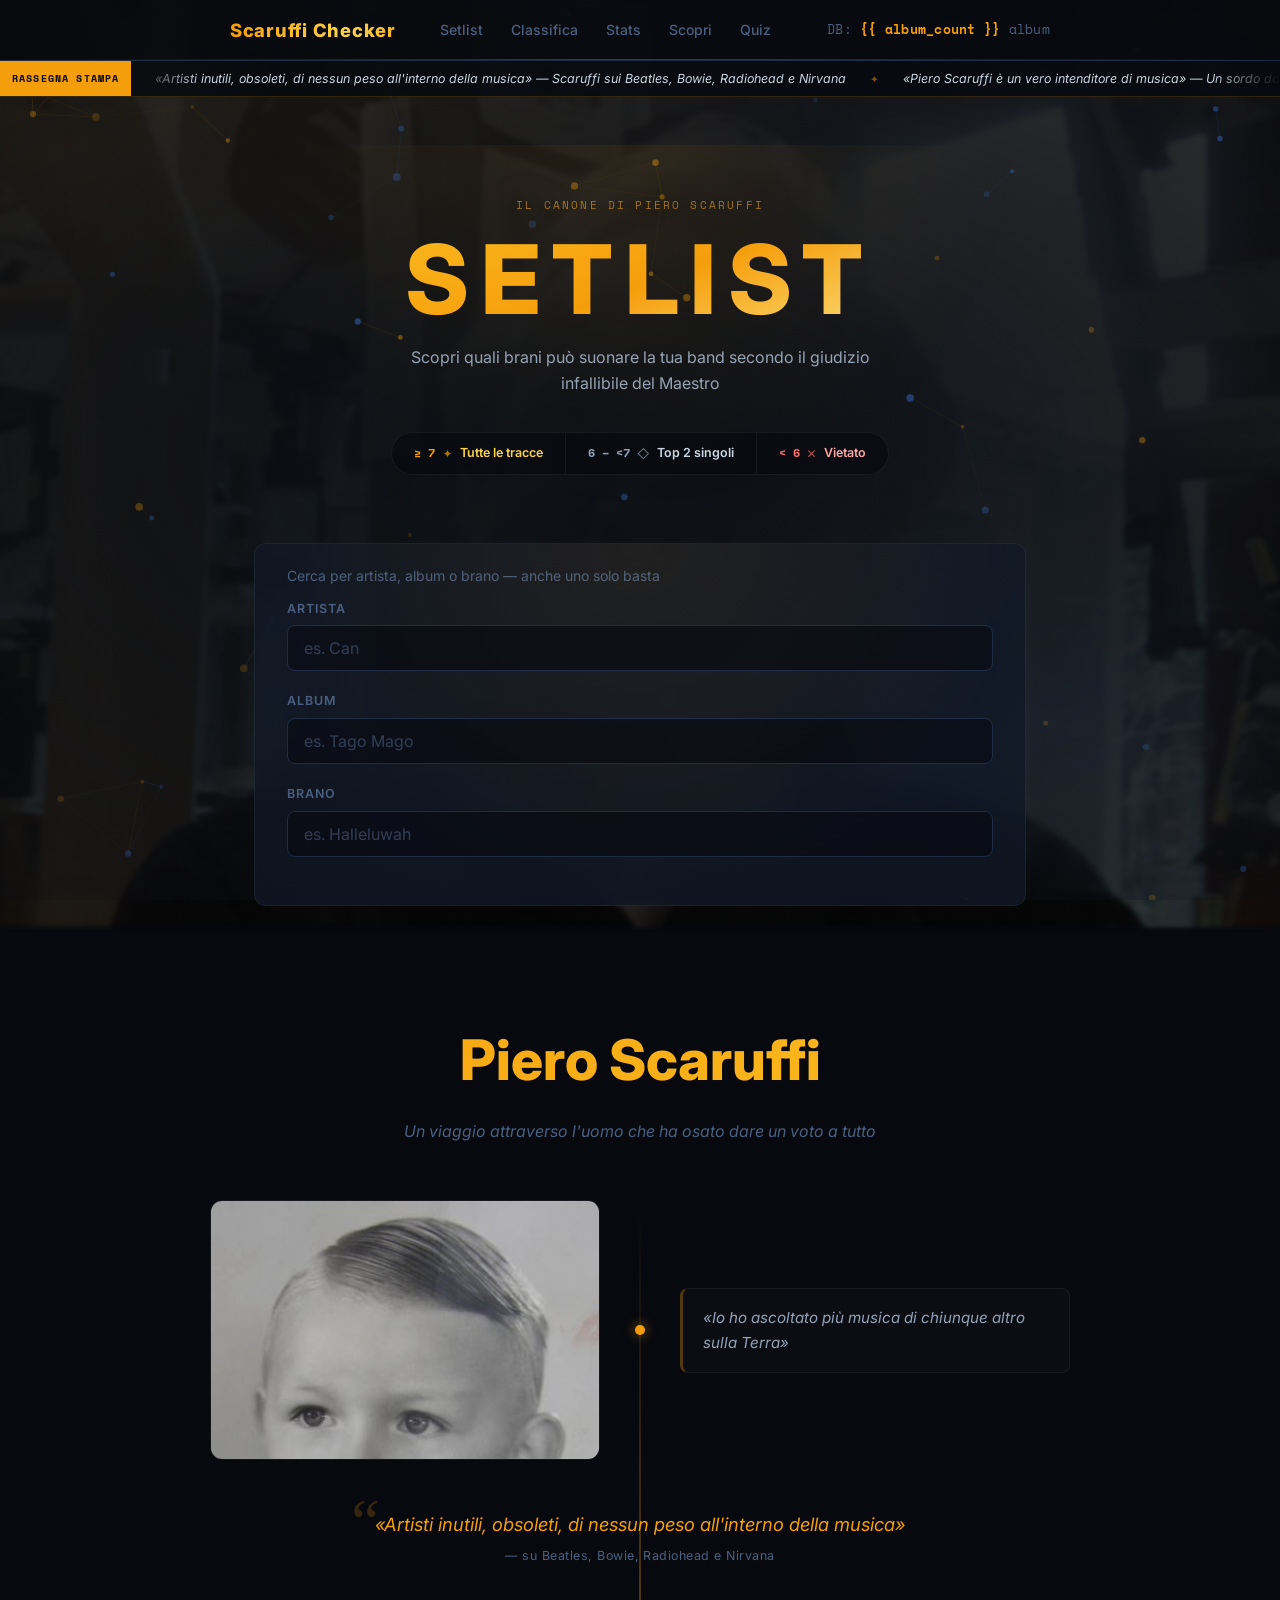
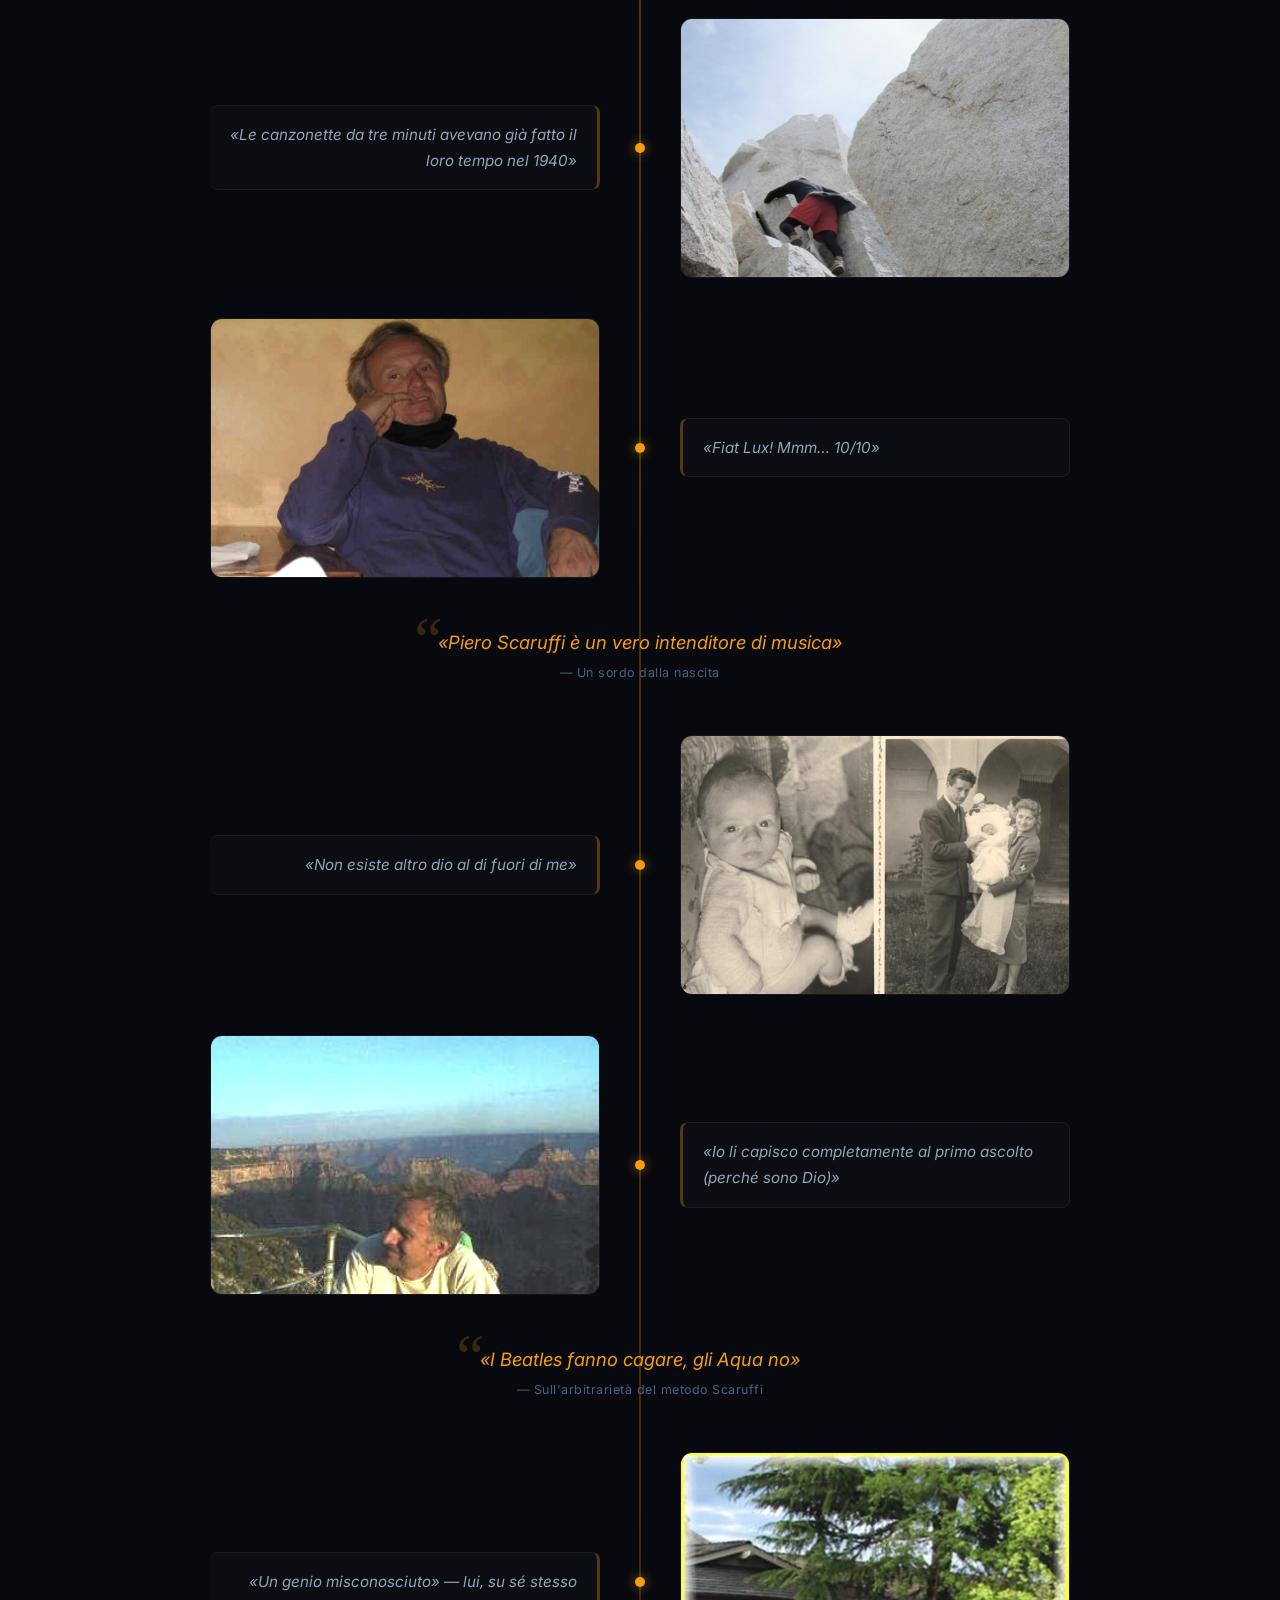
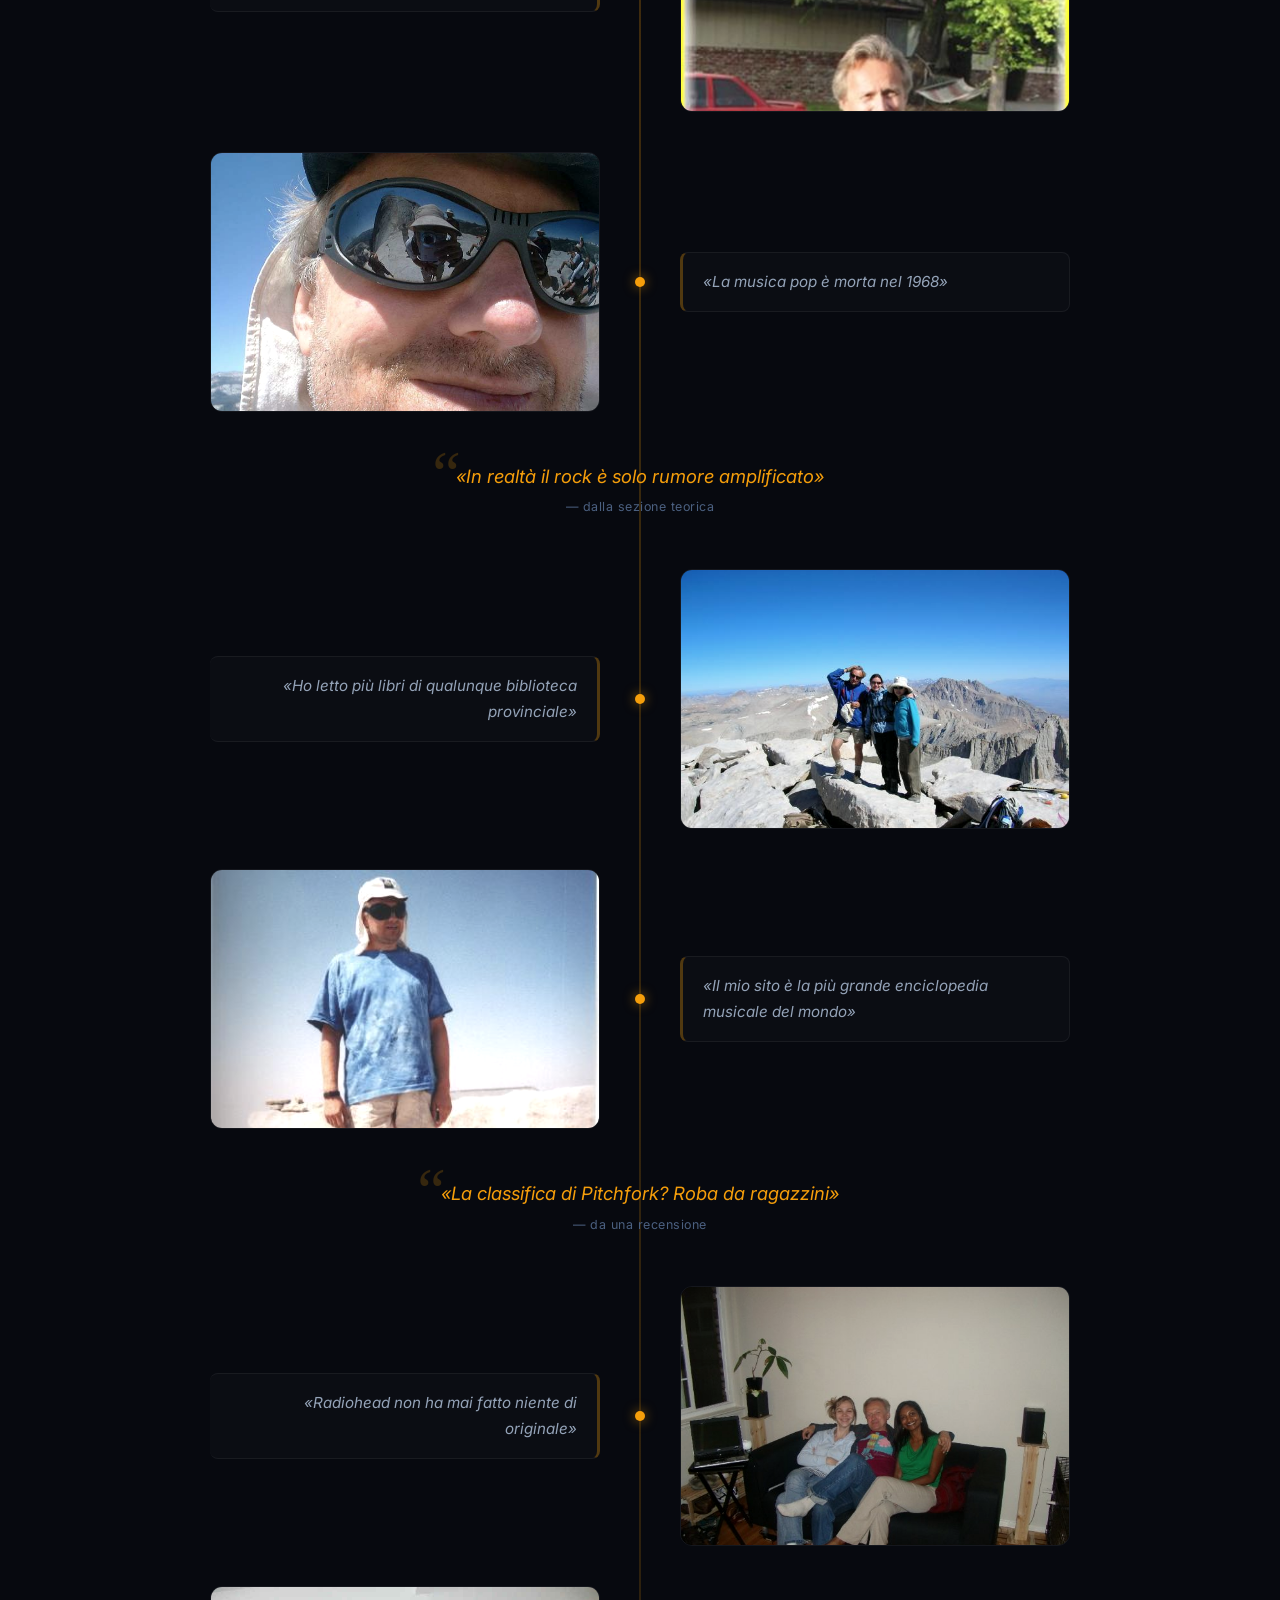
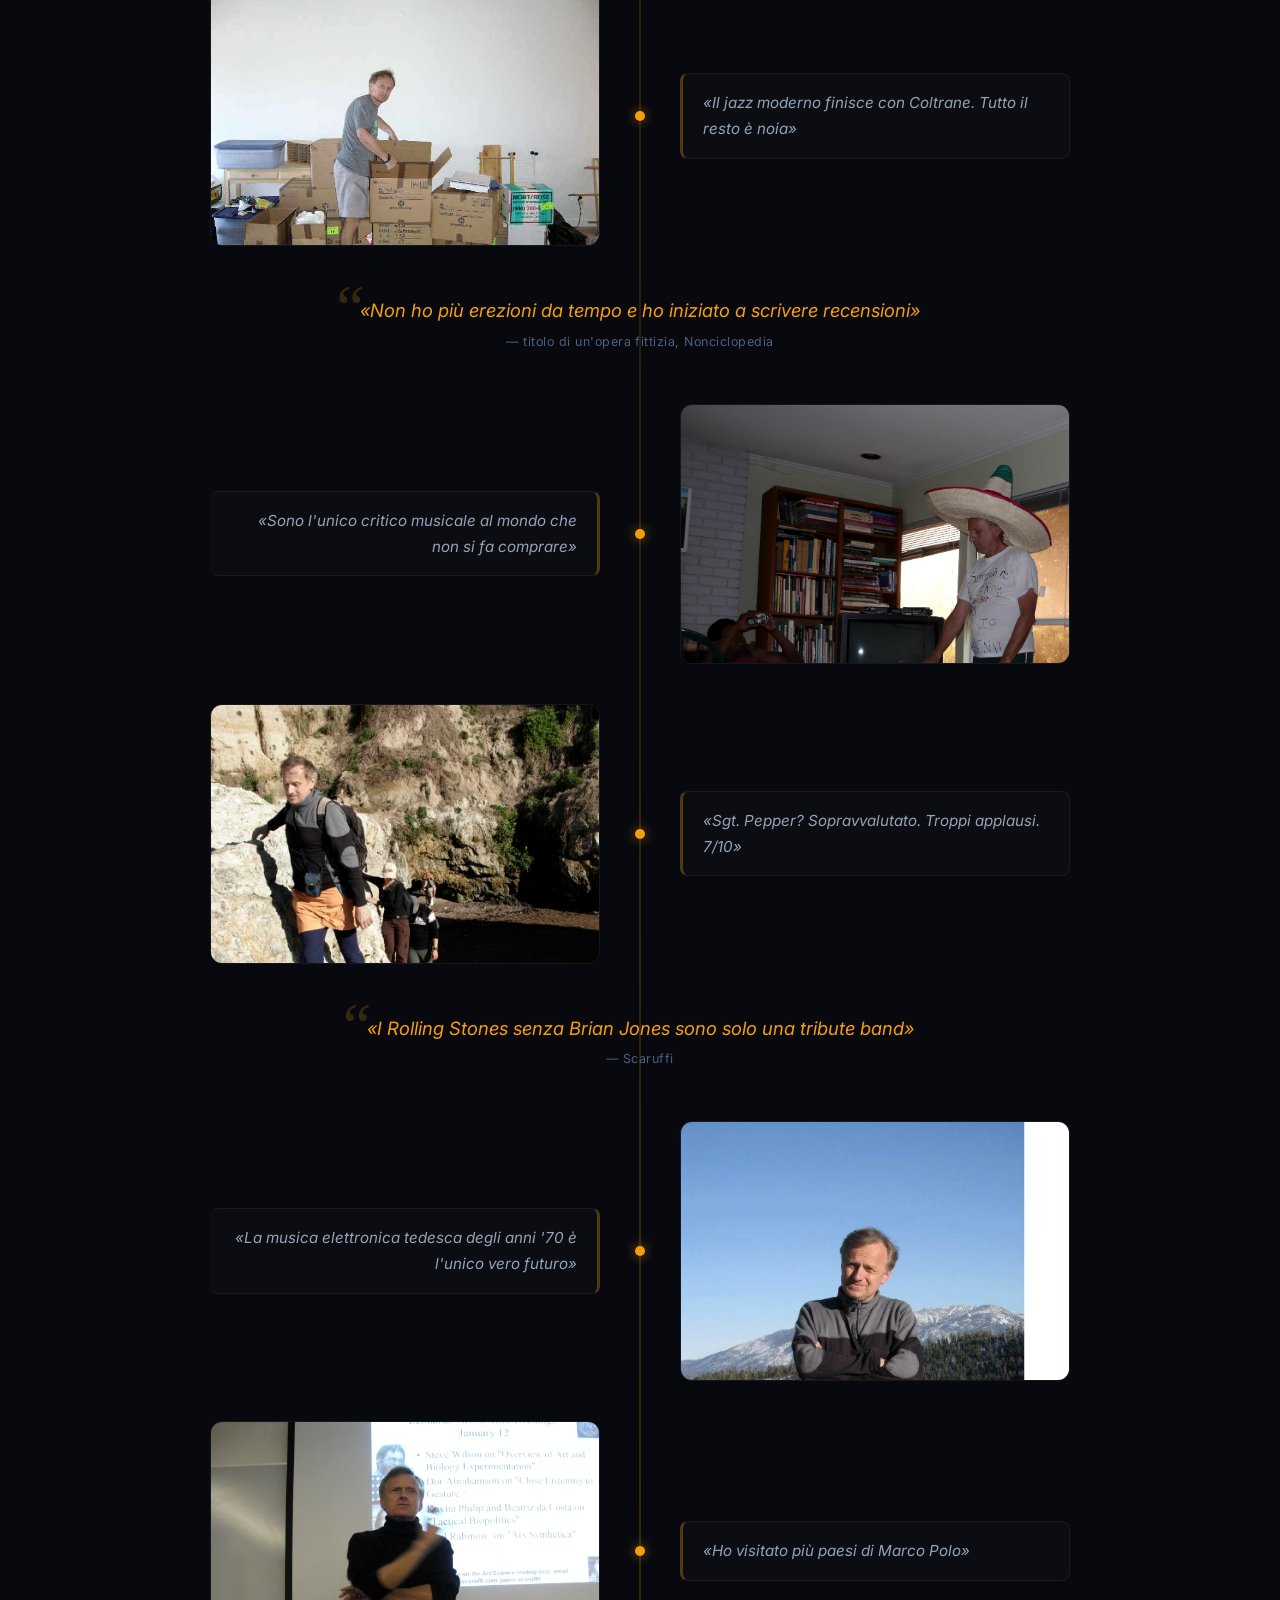
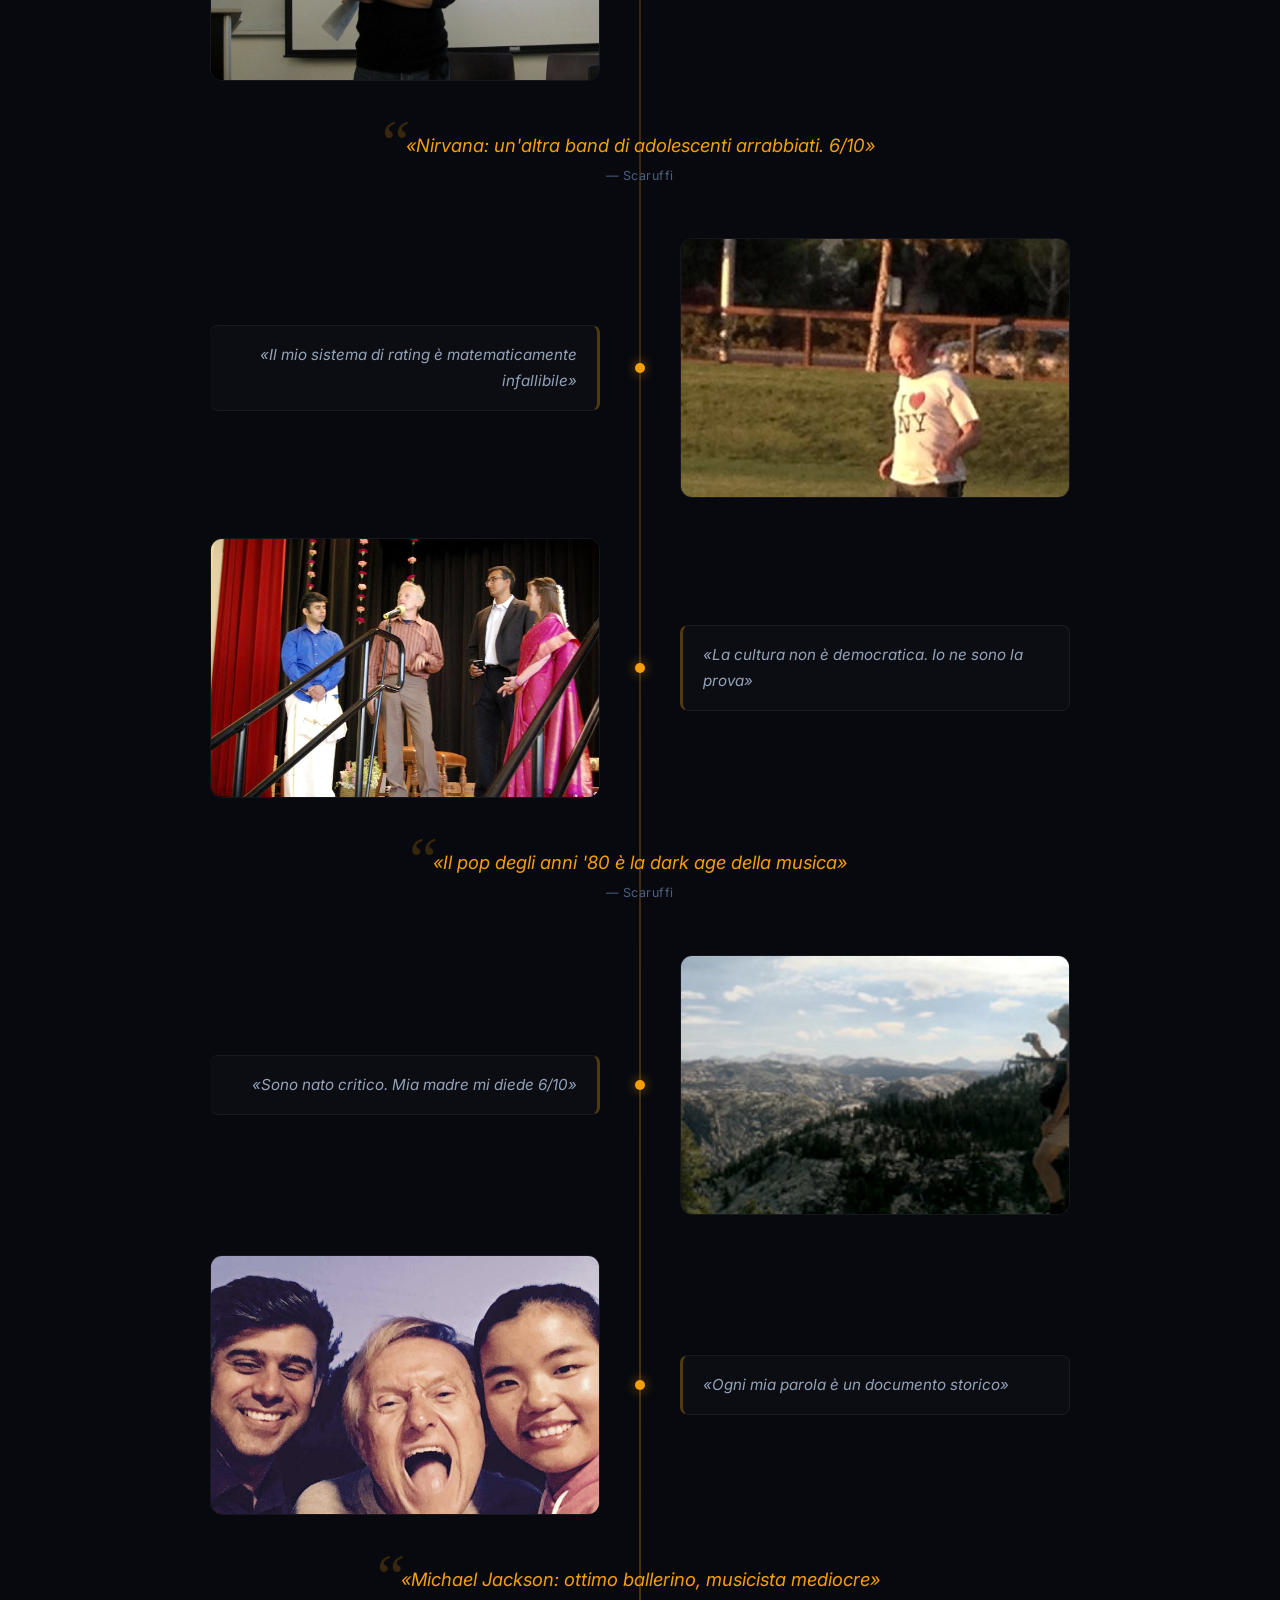
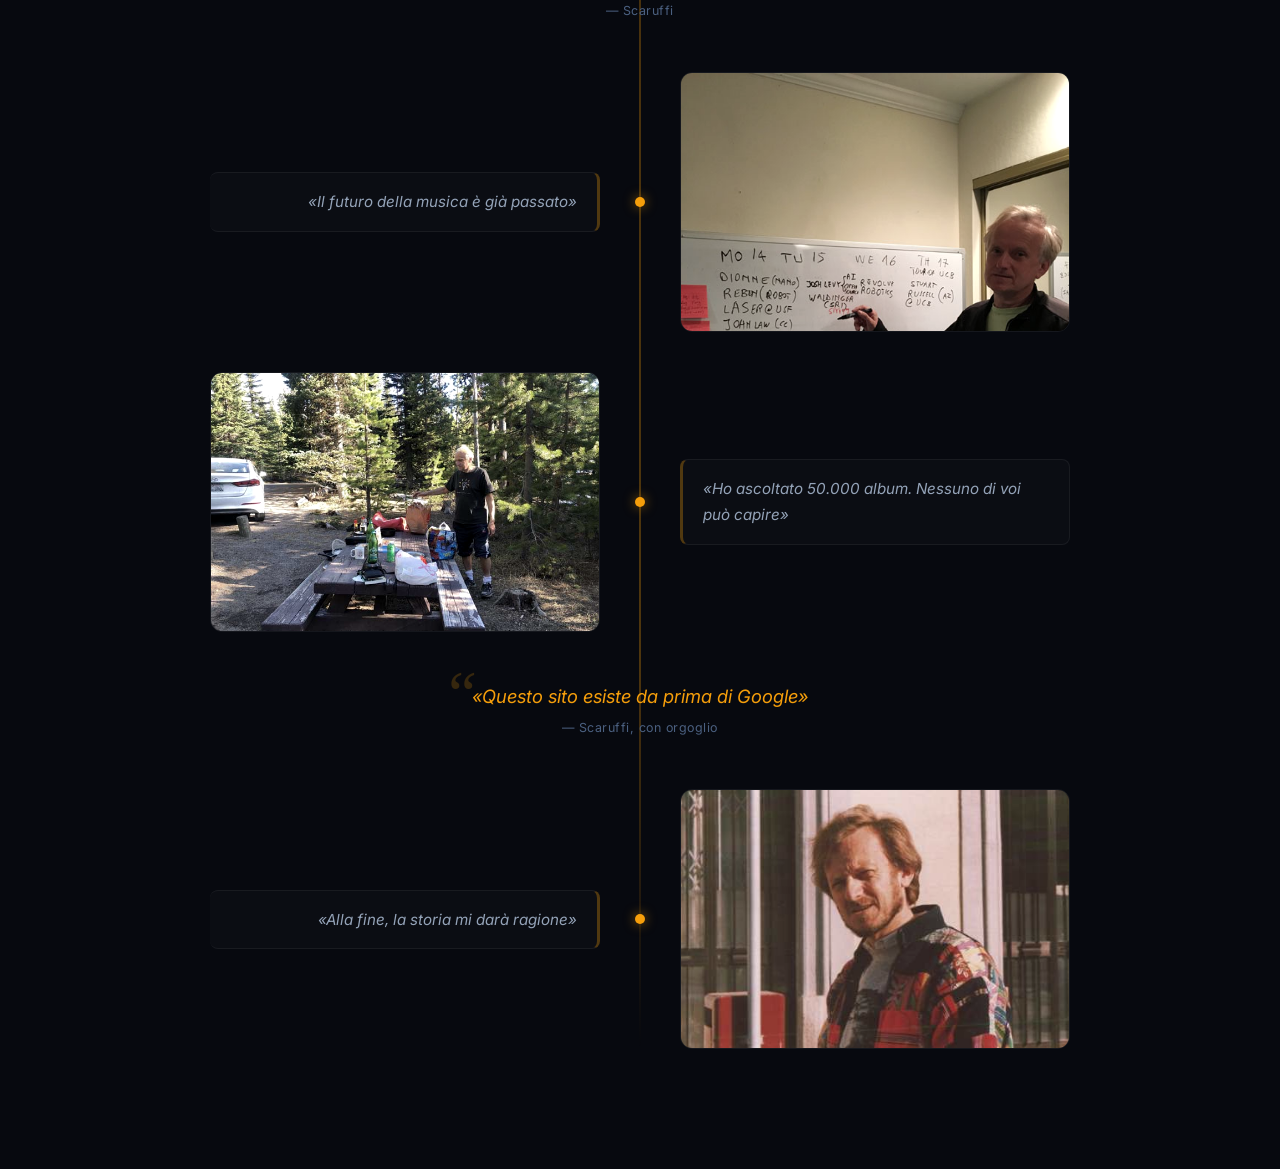
==== templates/index.html @ f1067913 "Initial deploy: Scaruffi Setlist Checker" ====
<!DOCTYPE html>
<html lang="it">
<head>
  <meta charset="UTF-8">
  <meta name="viewport" content="width=device-width, initial-scale=1.0, viewport-fit=cover">
  <meta name="theme-color" content="#07090f">
  <meta name="mobile-web-app-capable" content="yes">
  <meta name="apple-mobile-web-app-capable" content="yes">
  <meta name="apple-mobile-web-app-status-bar-style" content="black-translucent">
  <title>Setlist · Scaruffi Checker</title>
  <link rel="stylesheet" href="/static/style.css">
</head>
<body>
  <canvas id="particle-canvas" aria-hidden="true"></canvas>

  <header>
    <div class="header-inner">
      <h1>Scaruffi Checker</h1>
      <button class="nav-toggle" id="nav-toggle" aria-label="Menu" aria-expanded="false">
        <span></span><span></span><span></span>
      </button>
      <nav id="main-nav">
        <a href="/" class="nav-active">Setlist</a>
        <a href="/classifica">Classifica</a>
        <a href="/stats">Stats</a>
        <a href="/scopri">Scopri</a>
        <a href="/quiz">Quiz</a>
        <span class="db-status">DB: <strong id="album-count">{{ album_count }}</strong> album</span>
      </nav>
    </div>
  </header>

  <!-- ── Rassegna stampa ticker ── -->
  <div class="ticker-wrap" aria-label="Citazioni su Scaruffi" role="marquee">
    <div class="ticker-label">RASSEGNA STAMPA</div>
    <div class="ticker-track" id="ticker-track">
      <div class="ticker-inner" id="ticker-inner">
        <span class="quote-item">«Artisti inutili, obsoleti, di nessun peso all'interno della musica» — Scaruffi sui Beatles, Bowie, Radiohead e Nirvana</span>
        <span class="quote-sep">✦</span>
        <span class="quote-item">«Piero Scaruffi è un vero intenditore di musica» — Un sordo dalla nascita</span>
        <span class="quote-sep">✦</span>
        <span class="quote-item">«Le canzonette da tre minuti avevano già fatto il loro tempo nel 1940»</span>
        <span class="quote-sep">✦</span>
        <span class="quote-item">«I Beatles fanno cagare, gli Aqua no» — Sull'arbitrarietà del metodo Scaruffi</span>
        <span class="quote-sep">✦</span>
        <span class="quote-item">«Io li capisco completamente al primo ascolto (perché sono Dio)»</span>
        <span class="quote-sep">✦</span>
        <span class="quote-item">«Fiat Lux! Mmm… 10/10»</span>
        <span class="quote-sep">✦</span>
        <span class="quote-item">«Non esiste altro dio al di fuori di me» — dalla sezione Autobiografia</span>
        <span class="quote-sep">✦</span>
        <span class="quote-item">«Un genio misconosciuto» — lui, riferito a se stesso</span>
        <span class="quote-sep">✦</span>
        <!-- Copia duplicata per loop seamless -->
        <span class="quote-item">«Artisti inutili, obsoleti, di nessun peso all'interno della musica» — Scaruffi sui Beatles, Bowie, Radiohead e Nirvana</span>
        <span class="quote-sep">✦</span>
        <span class="quote-item">«Piero Scaruffi è un vero intenditore di musica» — Un sordo dalla nascita</span>
        <span class="quote-sep">✦</span>
        <span class="quote-item">«Le canzonette da tre minuti avevano già fatto il loro tempo nel 1940»</span>
        <span class="quote-sep">✦</span>
        <span class="quote-item">«I Beatles fanno cagare, gli Aqua no» — Sull'arbitrarietà del metodo Scaruffi</span>
        <span class="quote-sep">✦</span>
        <span class="quote-item">«Io li capisco completamente al primo ascolto (perché sono Dio)»</span>
        <span class="quote-sep">✦</span>
        <span class="quote-item">«Fiat Lux! Mmm… 10/10»</span>
        <span class="quote-sep">✦</span>
        <span class="quote-item">«Non esiste altro dio al di fuori di me» — dalla sezione Autobiografia</span>
        <span class="quote-sep">✦</span>
        <span class="quote-item">«Un genio misconosciuto» — lui, riferito a se stesso</span>
        <span class="quote-sep">✦</span>
      </div>
    </div>
  </div>

  <main>
    <!-- ── Hero ── -->
    <section class="hero-section">
      <div class="hero-eyebrow">Il Canone di Piero Scaruffi</div>
      <h2 class="hero-title">SETLIST</h2>
      <p class="hero-sub">Scopri quali brani può suonare la tua band secondo il giudizio infallibile del Maestro</p>
      <div class="rules-strip">
        <div class="rs-item rs-gold">
          <span class="rs-score">≥ 7</span>
          <span class="rs-icon">✦</span>
          <span class="rs-label">Tutte le tracce</span>
        </div>
        <div class="rs-divider"></div>
        <div class="rs-item rs-grey">
          <span class="rs-score">6 – &lt;7</span>
          <span class="rs-icon">◇</span>
          <span class="rs-label">Top 2 singoli</span>
        </div>
        <div class="rs-divider"></div>
        <div class="rs-item rs-red">
          <span class="rs-score">&lt; 6</span>
          <span class="rs-icon">✕</span>
          <span class="rs-label">Vietato</span>
        </div>
      </div>
    </section>

    <!-- ── Search ── -->
    <section class="search-box">
      <p class="search-hint">Cerca per artista, album o brano — anche uno solo basta</p>
      <form id="check-form" autocomplete="off">


        <div class="form-row" id="artist-row" style="position:relative">
          <label for="artist" id="artist-label">Artista</label>
          <input type="text" id="artist" name="artist"
                 placeholder="es. Can"
                 inputmode="text" autocapitalize="words">
          <div id="artist-suggestions" class="suggestions hidden"></div>
          <div id="artist-hint" class="field-hint hidden">↓ Clicca su Album per vedere tutti i suoi album</div>
        </div>

        <div class="form-row" id="album-row" style="position:relative">
          <label for="album">Album</label>
          <input type="text" id="album" name="album"
                 placeholder="es. Tago Mago"
                 inputmode="text" autocapitalize="words">
          <div id="album-suggestions" class="suggestions hidden"></div>
        </div>

        <div class="form-row" id="song-row" style="position:relative">
          <label for="song">Brano</label>
          <input type="text" id="song" name="song"
                 placeholder="es. Halleluwah"
                 inputmode="text" autocapitalize="words">
          <div id="song-suggestions" class="suggestions hidden"></div>
        </div>

        <!-- Live album verification panel -->
        <div id="track-verify-panel" class="track-verify-panel hidden"></div>

        <div id="live-match" class="live-match hidden"></div>

      </form>
    </section>

    <!-- ── Result ── -->
    <section id="result-section" class="hidden">
      <div id="result-box"></div>
    </section>
  </main>

  <!-- ── Gallery ── -->
  <section class="gallery-section" id="gallery">
    <div class="gallery-header">
      <h2>Piero Scaruffi</h2>
      <p class="gallery-sub">Un viaggio attraverso l'uomo che ha osato dare un voto a tutto</p>
    </div>
    <div class="gallery-timeline" id="gallery-timeline">

      <div class="gallery-item gi-left reveal">
        <div class="gi-photo"><img src="/static/gallery/scaruffi_01.jpg" alt="Scaruffi" loading="lazy"></div>
        <div class="gi-quote">&laquo;Io ho ascoltato più musica di chiunque altro sulla Terra&raquo;</div>
      </div>

      <div class="gallery-quote-row reveal">
        <blockquote>«Artisti inutili, obsoleti, di nessun peso all'interno della musica» <cite>— su Beatles, Bowie, Radiohead e Nirvana</cite></blockquote>
      </div>

      <div class="gallery-item gi-right reveal">
        <div class="gi-photo"><img src="/static/gallery/scaruffi_02.jpg" alt="Scaruffi" loading="lazy"></div>
        <div class="gi-quote">&laquo;Le canzonette da tre minuti avevano già fatto il loro tempo nel 1940&raquo;</div>
      </div>

      <div class="gallery-item gi-left reveal">
        <div class="gi-photo"><img src="/static/gallery/scaruffi_03.jpg" alt="Scaruffi" loading="lazy"></div>
        <div class="gi-quote">&laquo;Fiat Lux! Mmm… 10/10&raquo;</div>
      </div>

      <div class="gallery-quote-row reveal">
        <blockquote>«Piero Scaruffi è un vero intenditore di musica» <cite>— Un sordo dalla nascita</cite></blockquote>
      </div>

      <div class="gallery-item gi-right reveal">
        <div class="gi-photo"><img src="/static/gallery/scaruffi_04.jpg" alt="Scaruffi" loading="lazy"></div>
        <div class="gi-quote">&laquo;Non esiste altro dio al di fuori di me&raquo;</div>
      </div>

      <div class="gallery-item gi-left reveal">
        <div class="gi-photo"><img src="/static/gallery/scaruffi_05.jpg" alt="Scaruffi" loading="lazy"></div>
        <div class="gi-quote">&laquo;Io li capisco completamente al primo ascolto (perché sono Dio)&raquo;</div>
      </div>

      <div class="gallery-quote-row reveal">
        <blockquote>«I Beatles fanno cagare, gli Aqua no» <cite>— Sull'arbitrarietà del metodo Scaruffi</cite></blockquote>
      </div>

      <div class="gallery-item gi-right reveal">
        <div class="gi-photo"><img src="/static/gallery/scaruffi_06.jpg" alt="Scaruffi" loading="lazy"></div>
        <div class="gi-quote">&laquo;Un genio misconosciuto&raquo; — lui, su sé stesso</div>
      </div>

      <div class="gallery-item gi-left reveal">
        <div class="gi-photo"><img src="/static/gallery/scaruffi_07.jpg" alt="Scaruffi" loading="lazy"></div>
        <div class="gi-quote">&laquo;La musica pop è morta nel 1968&raquo;</div>
      </div>

      <div class="gallery-quote-row reveal">
        <blockquote>«In realtà il rock è solo rumore amplificato» <cite>— dalla sezione teorica</cite></blockquote>
      </div>

      <div class="gallery-item gi-right reveal">
        <div class="gi-photo"><img src="/static/gallery/scaruffi_08.jpg" alt="Scaruffi" loading="lazy"></div>
        <div class="gi-quote">&laquo;Ho letto più libri di qualunque biblioteca provinciale&raquo;</div>
      </div>

      <div class="gallery-item gi-left reveal">
        <div class="gi-photo"><img src="/static/gallery/scaruffi_09.jpg" alt="Scaruffi" loading="lazy"></div>
        <div class="gi-quote">&laquo;Il mio sito è la più grande enciclopedia musicale del mondo&raquo;</div>
      </div>

      <div class="gallery-quote-row reveal">
        <blockquote>«La classifica di Pitchfork? Roba da ragazzini» <cite>— da una recensione</cite></blockquote>
      </div>

      <div class="gallery-item gi-right reveal">
        <div class="gi-photo"><img src="/static/gallery/scaruffi_10.jpg" alt="Scaruffi" loading="lazy"></div>
        <div class="gi-quote">&laquo;Radiohead non ha mai fatto niente di originale&raquo;</div>
      </div>

      <div class="gallery-item gi-left reveal">
        <div class="gi-photo"><img src="/static/gallery/scaruffi_11.jpg" alt="Scaruffi" loading="lazy"></div>
        <div class="gi-quote">&laquo;Il jazz moderno finisce con Coltrane. Tutto il resto è noia&raquo;</div>
      </div>

      <div class="gallery-quote-row reveal">
        <blockquote>«Non ho più erezioni da tempo e ho iniziato a scrivere recensioni» <cite>— titolo di un'opera fittizia, Nonciclopedia</cite></blockquote>
      </div>

      <div class="gallery-item gi-right reveal">
        <div class="gi-photo"><img src="/static/gallery/scaruffi_12.jpg" alt="Scaruffi" loading="lazy"></div>
        <div class="gi-quote">&laquo;Sono l'unico critico musicale al mondo che non si fa comprare&raquo;</div>
      </div>

      <div class="gallery-item gi-left reveal">
        <div class="gi-photo"><img src="/static/gallery/scaruffi_13.jpg" alt="Scaruffi" loading="lazy"></div>
        <div class="gi-quote">&laquo;Sgt. Pepper? Sopravvalutato. Troppi applausi. 7/10&raquo;</div>
      </div>

      <div class="gallery-quote-row reveal">
        <blockquote>«I Rolling Stones senza Brian Jones sono solo una tribute band» <cite>— Scaruffi</cite></blockquote>
      </div>

      <div class="gallery-item gi-right reveal">
        <div class="gi-photo"><img src="/static/gallery/scaruffi_14.jpg" alt="Scaruffi" loading="lazy"></div>
        <div class="gi-quote">&laquo;La musica elettronica tedesca degli anni '70 è l'unico vero futuro&raquo;</div>
      </div>

      <div class="gallery-item gi-left reveal">
        <div class="gi-photo"><img src="/static/gallery/scaruffi_15.jpg" alt="Scaruffi" loading="lazy"></div>
        <div class="gi-quote">&laquo;Ho visitato più paesi di Marco Polo&raquo;</div>
      </div>

      <div class="gallery-quote-row reveal">
        <blockquote>«Nirvana: un'altra band di adolescenti arrabbiati. 6/10» <cite>— Scaruffi</cite></blockquote>
      </div>

      <div class="gallery-item gi-right reveal">
        <div class="gi-photo"><img src="/static/gallery/scaruffi_16.jpg" alt="Scaruffi" loading="lazy"></div>
        <div class="gi-quote">&laquo;Il mio sistema di rating è matematicamente infallibile&raquo;</div>
      </div>

      <div class="gallery-item gi-left reveal">
        <div class="gi-photo"><img src="/static/gallery/scaruffi_17.jpg" alt="Scaruffi" loading="lazy"></div>
        <div class="gi-quote">&laquo;La cultura non è democratica. Io ne sono la prova&raquo;</div>
      </div>

      <div class="gallery-quote-row reveal">
        <blockquote>«Il pop degli anni '80 è la dark age della musica» <cite>— Scaruffi</cite></blockquote>
      </div>

      <div class="gallery-item gi-right reveal">
        <div class="gi-photo"><img src="/static/gallery/scaruffi_18.jpg" alt="Scaruffi" loading="lazy"></div>
        <div class="gi-quote">&laquo;Sono nato critico. Mia madre mi diede 6/10&raquo;</div>
      </div>

      <div class="gallery-item gi-left reveal">
        <div class="gi-photo"><img src="/static/gallery/scaruffi_19.jpg" alt="Scaruffi" loading="lazy"></div>
        <div class="gi-quote">&laquo;Ogni mia parola è un documento storico&raquo;</div>
      </div>

      <div class="gallery-quote-row reveal">
        <blockquote>«Michael Jackson: ottimo ballerino, musicista mediocre» <cite>— Scaruffi</cite></blockquote>
      </div>

      <div class="gallery-item gi-right reveal">
        <div class="gi-photo"><img src="/static/gallery/scaruffi_20.jpg" alt="Scaruffi" loading="lazy"></div>
        <div class="gi-quote">&laquo;Il futuro della musica è già passato&raquo;</div>
      </div>

      <div class="gallery-item gi-left reveal">
        <div class="gi-photo"><img src="/static/gallery/scaruffi_21.jpg" alt="Scaruffi" loading="lazy"></div>
        <div class="gi-quote">&laquo;Ho ascoltato 50.000 album. Nessuno di voi può capire&raquo;</div>
      </div>

      <div class="gallery-quote-row reveal">
        <blockquote>«Questo sito esiste da prima di Google» <cite>— Scaruffi, con orgoglio</cite></blockquote>
      </div>

      <div class="gallery-item gi-right reveal">
        <div class="gi-photo"><img src="/static/gallery/scaruffi_22.jpg" alt="Scaruffi" loading="lazy"></div>
        <div class="gi-quote">&laquo;Alla fine, la storia mi darà ragione&raquo;</div>
      </div>

    </div><!-- /gallery-timeline -->
  </section>

  <script src="/static/particles.js"></script>
  <script>
  (function () {
    const form           = document.getElementById('check-form');
    const resultSec      = document.getElementById('result-section');
    const resultBox      = document.getElementById('result-box');
    const artistInput    = document.getElementById('artist');
    const artistRow      = document.getElementById('artist-row');
    const artistSugBox   = document.getElementById('artist-suggestions');
    const albumInput     = document.getElementById('album');
    const albumRow       = document.getElementById('album-row');
    const albumSugBox    = document.getElementById('album-suggestions');
    const songInput      = document.getElementById('song');
    const songRow        = document.getElementById('song-row');
    const songSugBox     = document.getElementById('song-suggestions');
    const liveMatch      = document.getElementById('live-match');
    const navToggle      = document.getElementById('nav-toggle');
    const mainNav        = document.getElementById('main-nav');

    // ── Mobile hamburger ─────────────────────────────────────────────────────
    navToggle.addEventListener('click', () => {
      const open = mainNav.classList.toggle('nav-open');
      navToggle.setAttribute('aria-expanded', open);
    });

    // ── Helpers ───────────────────────────────────────────────────────────────
    function ratingClass(r) { return r >= 6 ? 'r-gold' : 'r-red'; }

    // ── Artist autocomplete (local DB) ────────────────────────────────────────
    let artistTimer = null;
    artistInput.addEventListener('input', () => {
      clearTimeout(artistTimer);
      const q = artistInput.value.trim();
      if (q.length < 2) { hide(artistSugBox, artistRow); hideLM(); return; }
      artistTimer = setTimeout(() => fetchArtistSug(q), 150);
    });
    artistInput.addEventListener('blur', () => {
      setTimeout(() => hide(artistSugBox, artistRow), 180);
      setTimeout(() => {
        if (artistInput.value.trim().length > 0 && albumInput.value.trim() === '') {
          document.getElementById('artist-hint').classList.remove('hidden');
        }
      }, 200);
    });

    async function fetchArtistSug(q) {
      try {
        const data = await fetch('/artist-suggest?q=' + encodeURIComponent(q)).then(r => r.json());
        renderArtistSug(data);
      } catch (_) {}
    }

    function renderArtistSug(items) {
      if (!items.length) { hide(artistSugBox, artistRow); return; }
      artistSugBox.innerHTML = items.map(it => {
        const rc = ratingClass(it.top_rating);
        return `<div class="suggestion-item" tabindex="0"
                     data-artist="${esc(it.artist)}" data-album="${esc(it.top_album)}"
                     data-rating="${it.top_rating}" data-year="${it.year||''}">
          <span class="sug-artist">${esc(it.artist)}</span>
          <span class="sug-detail">${esc(it.top_album)} (${it.year||'?'})</span>
          <span class="sug-rating ${rc}">${it.top_rating}/10</span>
        </div>`;
      }).join('');
      artistSugBox.classList.remove('hidden');
      artistSugBox.querySelectorAll('.suggestion-item').forEach(el => {
        el.addEventListener('mousedown', () => {
          artistInput.value = el.dataset.artist;
          // NON pre-selezionare l'album: l'utente sceglierà dall'elenco
          hide(artistSugBox, artistRow);
          document.getElementById('artist-hint').classList.add('hidden');
          // Label confirmed feedback
          const lbl = document.getElementById('artist-label');
          lbl.textContent = 'Artista ✓';
          lbl.classList.add('label-confirmed');
          setTimeout(() => { lbl.textContent = 'Artista'; lbl.classList.remove('label-confirmed'); }, 2000);
          showLM({ artist: el.dataset.artist, top_album: el.dataset.album,
                   top_rating: +el.dataset.rating, year: el.dataset.year });
          // Apri subito il dropdown album per mostrare tutti gli album dell'artista
          albumRow.classList.add('loading');
          fetchAlbumSug('');
          albumInput.focus();
        });
      });
    }

    // ── Album suggestions: aggiorna fade quando si scrolla ───────────────────
    albumSugBox.addEventListener('scroll', () => {
      const atEnd = albumSugBox.scrollTop + albumSugBox.clientHeight >= albumSugBox.scrollHeight - 4;
      albumSugBox.classList.toggle('scrolled-end', atEnd);
    });

    // ── Album autocomplete (DB Scaruffi) ──────────────────────────────────────
    let albumTimer = null;

    albumInput.addEventListener('focus', () => {
      document.getElementById('artist-hint').classList.add('hidden');
      const artist = artistInput.value.trim();
      const q      = albumInput.value.trim();
      // Se l'artista è già compilato e il campo album è vuoto/corto → mostra subito tutti gli album
      if (artist && q.length < 2) {
        albumRow.classList.add('loading');
        fetchAlbumSug('');
      }
    });

    albumInput.addEventListener('input', () => {
      document.getElementById('artist-hint').classList.add('hidden');
      clearTimeout(albumTimer);
      const q = albumInput.value.trim();
      const artist = artistInput.value.trim();
      if (q.length < 2 && !artist) { hide(albumSugBox, albumRow); return; }
      albumRow.classList.add('loading');
      albumTimer = setTimeout(() => fetchAlbumSug(q), 150);
    });
    albumInput.addEventListener('blur', () => setTimeout(() => hide(albumSugBox, albumRow), 180));

    async function fetchAlbumSug(q) {
      const artist = artistInput.value.trim();
      const url = '/album-suggest?q=' + encodeURIComponent(q) +
                  (artist ? '&artist=' + encodeURIComponent(artist) : '');
      try {
        const data = await fetch(url).then(r => r.json());
        albumRow.classList.remove('loading');
        renderAlbumSug(data, artist, !q);
      } catch (_) { albumRow.classList.remove('loading'); }
    }

    function renderAlbumSug(items, artist, isArtistMode) {
      if (!items.length) { hide(albumSugBox, albumRow); return; }

      const header = (isArtistMode && artist)
        ? `<div class="sug-header">Album di <strong>${esc(artist)}</strong> <span class="sug-count">${items.length}</span></div>`
        : '';

      albumSugBox.innerHTML = header + items.map(it => {
        const rc  = ratingClass(it.rating);
        const yr  = it.year ? `<span class="sug-year">${it.year}</span>` : '';
        return `<div class="suggestion-item sug-album-item" tabindex="0"
                     data-artist="${esc(it.artist)}" data-album="${esc(it.album)}"
                     data-rating="${it.rating}" data-year="${it.year||''}">
          <div class="sug-album-left">
            <span class="sug-album-title">${esc(it.album)}</span>${yr}
          </div>
          <span class="sug-rating ${rc}">${it.rating}/10</span>
        </div>`;
      }).join('');
      albumSugBox.classList.remove('hidden');
      // ── Overflow detection: barra di scorrimento dopo 3 album ────────────
      requestAnimationFrame(() => {
        const hasOvf = albumSugBox.scrollHeight > albumSugBox.clientHeight + 2;
        albumSugBox.classList.toggle('has-overflow', hasOvf);
        albumSugBox.classList.remove('scrolled-end');
      });
      albumSugBox.querySelectorAll('.suggestion-item').forEach(el => {
        el.addEventListener('mousedown', () => {
          albumInput.value  = el.dataset.album;
          artistInput.value = el.dataset.artist;
          hide(albumSugBox, albumRow);
          showLM({ artist: el.dataset.artist, top_album: el.dataset.album,
                   top_rating: +el.dataset.rating, year: el.dataset.year });
          const fd = new FormData();
          fd.append('artist', el.dataset.artist);
          fd.append('album',  el.dataset.album);
          autoCheck(fd);
        });
        el.addEventListener('keydown', e => e.key === 'Enter' && el.dispatchEvent(new MouseEvent('mousedown')));
      });
    }

    // ── Auto-check helper ─────────────────────────────────────────────────────
    async function autoCheck(fd) {
      try {
        resultSec.classList.add('hidden');
        const res = await fetch('/check', { method: 'POST', body: fd });
        const r   = await res.json();
        renderResult(r);
        resultSec.classList.remove('hidden');
        setTimeout(() => resultSec.scrollIntoView({ behavior: 'smooth', block: 'nearest' }), 60);
      } catch (_) {}
    }

    // ── Track verify panel ────────────────────────────────────────────────────
    const tvPanel = document.getElementById('track-verify-panel');
    let tvTimer = null;

    function tvShow(state, data) {
      tvPanel.className = 'track-verify-panel';
      if (state === 'loading') {
        tvPanel.classList.add('tv-loading');
        tvPanel.innerHTML = `<div class="tv-spinner"></div> Ricerca album su MusicBrainz…`;
        tvPanel.classList.remove('hidden');
        return;
      }
      if (state === 'hide') { tvPanel.classList.add('hidden'); return; }

      const d = data;
      const inScaruffi = d.in_scaruffi;
      const rating = d.rating;
      let verdictCls = 'unknown', verdictTxt = 'Non in Scaruffi';
      if (inScaruffi) {
        if (rating < 6)      { verdictCls = 'no';  verdictTxt = 'Non ammesso (< 6)'; }
        else if (rating < 7) { verdictCls = 'yes'; verdictTxt = 'Top 2 singoli (6–<7)'; }
        else                 { verdictCls = 'yes'; verdictTxt = 'Tutte le tracce (≥ 7)'; }
      }

      tvPanel.classList.add(inScaruffi ? 'tv-found' : 'tv-not-found');
      tvPanel.innerHTML = `
        <div class="tv-header">
          <span class="tv-label">Verifica album originale</span>
          <span class="tv-verdict ${verdictCls}">${verdictTxt}</span>
        </div>
        <div class="tv-grid">
          <span class="tv-key">Brano</span>
          <span class="tv-val">${esc(d.song)}</span>
          <span class="tv-key">Artista</span>
          <span class="tv-val">${esc(d.artist)}</span>
          <span class="tv-key">Album (MB)</span>
          <span class="tv-val">${esc(d.album)}${d.year ? `<span class="tv-year">${d.year}</span>` : ''}</span>
          ${inScaruffi ? `
          <span class="tv-key">Scaruffi</span>
          <span class="tv-val">${esc(d.scaruffi_album || d.album)}${d.scaruffi_year ? `<span class="tv-year">${d.scaruffi_year}</span>` : ''}
            <span class="tv-rating ${rating >= 6 ? 'r-gold' : 'r-red'}">${rating}/10</span>
          </span>` : `
          <span class="tv-key">Scaruffi</span>
          <span class="tv-val" style="color:var(--muted)">Non presente nel database</span>`}
        </div>`;
      tvPanel.classList.remove('hidden');
    }

    async function fetchTrackVerify(q) {
      const artist = artistInput.value.trim();
      const url = '/track-verify?q=' + encodeURIComponent(q) +
                  (artist ? '&artist=' + encodeURIComponent(artist) : '');
      try {
        const d = await fetch(url).then(r => r.json());
        if (d.status === 'not_found') { tvShow('hide'); return; }
        tvShow('result', d);
        // Auto-check: trigger full verification automatically
        const fd = new FormData();
        fd.append('song',   songInput.value.trim() || d.song);
        fd.append('artist', artist || d.artist);
        await autoCheck(fd);
      } catch (_) { tvShow('hide'); }
    }

    // ── Song autocomplete (MusicBrainz) ───────────────────────────────────────
    let songTimer = null;
    songInput.addEventListener('input', () => {
      clearTimeout(songTimer);
      clearTimeout(tvTimer);
      const q = songInput.value.trim();
      if (q.length < 2) { hide(songSugBox, songRow); tvShow('hide'); return; }
      songRow.classList.add('loading');
      songTimer = setTimeout(() => fetchSongSug(q), 400);
      // Verifica album con leggero delay aggiuntivo
      tvTimer = setTimeout(() => { tvShow('loading'); fetchTrackVerify(q); }, 600);
    });
    songInput.addEventListener('blur', () => setTimeout(() => hide(songSugBox, songRow), 180));

    async function fetchSongSug(q) {
      const artist = artistInput.value.trim();
      const url = '/song-suggest?q=' + encodeURIComponent(q) +
                  (artist ? '&artist=' + encodeURIComponent(artist) : '');
      try {
        const data = await fetch(url).then(r => r.json());
        songRow.classList.remove('loading');
        renderSongSug(data);
      } catch (_) { songRow.classList.remove('loading'); }
    }

    function renderSongSug(items) {
      if (!items.length) { hide(songSugBox, songRow); return; }
      songSugBox.innerHTML = items.map(it => {
        const rc = it.in_scaruffi ? ratingClass(it.rating) : 'r-none';
        const badge = it.in_scaruffi
          ? `<span class="sug-rating ${rc}">${it.rating}/10</span>`
          : `<span class="sug-rating r-none">–</span>`;
        return `<div class="suggestion-item" tabindex="0"
                     data-song="${esc(it.title)}" data-artist="${esc(it.artist)}" data-album="${esc(it.album)}">
          <span class="sug-artist">${esc(it.title)}</span>
          <span class="sug-detail">${esc(it.artist)} — ${esc(it.album)}${it.year?' ('+it.year+')':''}</span>
          ${badge}
        </div>`;
      }).join('');
      songSugBox.classList.remove('hidden');
      songSugBox.querySelectorAll('.suggestion-item').forEach(el => {
        el.addEventListener('mousedown', () => {
          songInput.value   = el.dataset.song;
          artistInput.value = el.dataset.artist;
          if (!albumInput.value) albumInput.value = el.dataset.album;
          hide(songSugBox, songRow);
        });
      });
    }

    // ── Live match banner ─────────────────────────────────────────────────────
    function showLM(item) {
      if (!item) { hideLM(); return; }
      const rc = item.top_rating >= 6 ? 'badge-gold' : 'badge-red';
      liveMatch.innerHTML =
        `<span class="lm-label">Scaruffi DB</span>
         <strong>${esc(item.artist)}</strong> — <em>${esc(item.top_album)}</em> (${item.year||'?'})
         <span class="badge ${rc}" style="margin-left:6px">${item.top_rating}/10</span>`;
      liveMatch.classList.remove('hidden');
    }
    function hideLM() { liveMatch.classList.add('hidden'); }

    function hide(box, row) {
      box.classList.add('hidden'); box.innerHTML = '';
      row && row.classList.remove('loading');
    }

    // ── Form submit (disabled — tutto è real-time) ────────────────────────────
    form.addEventListener('submit', e => e.preventDefault());

    // ── Result rendering ──────────────────────────────────────────────────────
    function renderResult(r) {
      if (['error', 'not_found', 'not_in_scaruffi'].includes(r.status)) {
        const cls = r.status === 'not_in_scaruffi' ? 'result-warning' : 'result-error';
        let html = `<div class="result-card ${cls} result-pop"><p class="result-msg">${esc(r.message)}</p>`;
        if (r.status === 'not_in_scaruffi' && (r.song || r.scaruffi_album)) {
          html += `<div class="detail-grid">
            ${r.song    ? row('Brano trovato', r.song)   : ''}
            ${r.artist  ? row('Artista',       r.artist) : ''}
            ${r.album   ? row('Album (MB)',    r.album + (r.album_year?' ('+r.album_year+')':'')) : ''}
          </div>`;
        }
        html += '</div>';
        resultBox.innerHTML = html; return;
      }

      const isYes  = r.status === 'yes';
      const isAlbum = r.mode === 'album';
      const scaleId = 'rs_' + Date.now();

      const ratingPillCls = r.rating >= 6 ? 'rpill-gold' : 'rpill-red';

      let detailRows = '';
      if (isAlbum) {
        detailRows = `
          ${row('Artista',  r.scaruffi_artist)}
          ${row('Album',    r.scaruffi_album + (r.scaruffi_year ? ' <span class="dv-year">(' + r.scaruffi_year + ')</span>' : ''))}
        `;
      } else {
        detailRows = `
          ${row('Brano',    r.song)}
          ${row('Artista',  r.artist)}
          ${r.album ? row('Album (MB)', r.album + (r.album_year ? ' <span class="dv-year">(' + r.album_year + ')</span>' : '')) : ''}
          ${row('Scaruffi', r.scaruffi_album + (r.scaruffi_year ? ' <span class="dv-year">(' + r.scaruffi_year + ')</span>' : ''))}
        `;
      }

      resultBox.innerHTML = `
        <div class="result-card ${isYes ? 'result-yes' : 'result-no'} result-pop">
          <div class="result-top">
            <div class="verdict">${isYes ? '✓ AMMESSO' : '✗ NON AMMESSO'}</div>
            <div class="rating-pill ${ratingPillCls}">${r.rating}<span class="rpill-denom">/10</span></div>
          </div>
          <p class="result-reason">${esc(r.reason)}</p>
          <div class="detail-grid">${detailRows}</div>
        </div>`;
    }

    function renderError(msg) {
      resultBox.innerHTML = `<div class="result-card result-error"><p class="result-msg">${esc(msg)}</p></div>`;
    }
    function row(label, value) {
      return `<div class="detail-row"><span class="detail-label">${esc(label)}</span><span class="detail-value">${value}</span></div>`;
    }
    function esc(s) {
      return String(s||'').replace(/&/g,'&amp;').replace(/</g,'&lt;').replace(/>/g,'&gt;');
    }

    // ── Keyboard navigation helper ─────────────────────────────────────────────
    function makeKeyNav(input, sugBox, onSelect) {
      input.addEventListener('keydown', e => {
        const items = Array.from(sugBox.querySelectorAll('.suggestion-item'));
        if (!items.length || sugBox.classList.contains('hidden')) {
          if (e.key === 'Escape') { sugBox.classList.add('hidden'); sugBox.innerHTML = ''; }
          return;
        }
        const activeEl = sugBox.querySelector('.sug-active');
        let idx = items.indexOf(activeEl);

        if (e.key === 'ArrowDown') {
          e.preventDefault();
          if (activeEl) activeEl.classList.remove('sug-active');
          idx = (idx + 1) % items.length;
          items[idx].classList.add('sug-active');
          items[idx].scrollIntoView({ block: 'nearest' });
        } else if (e.key === 'ArrowUp') {
          e.preventDefault();
          if (activeEl) activeEl.classList.remove('sug-active');
          idx = idx <= 0 ? items.length - 1 : idx - 1;
          items[idx].classList.add('sug-active');
          items[idx].scrollIntoView({ block: 'nearest' });
        } else if (e.key === 'Enter') {
          if (activeEl) {
            e.preventDefault();
            onSelect(activeEl);
          }
        } else if (e.key === 'Escape') {
          sugBox.classList.add('hidden');
          sugBox.innerHTML = '';
        }
      });
    }

    // Collega la navigazione tastiera ai 3 dropdown esistenti
    makeKeyNav(artistInput, artistSugBox, el => el.dispatchEvent(new MouseEvent('mousedown')));
    makeKeyNav(albumInput,  albumSugBox,  el => el.dispatchEvent(new MouseEvent('mousedown')));
    makeKeyNav(songInput,   songSugBox,   el => el.dispatchEvent(new MouseEvent('mousedown')));

  })();
  </script>

  <!-- Scroll reveal per la galleria -->
  <script>
  (function() {
    const io = new IntersectionObserver((entries) => {
      entries.forEach((e, i) => {
        if (e.isIntersecting) {
          setTimeout(() => e.target.classList.add('visible'), i * 80);
          io.unobserve(e.target);
        }
      });
    }, { threshold: 0.12, rootMargin: '0px 0px -40px 0px' });
    document.querySelectorAll('.reveal').forEach(el => io.observe(el));
  })();
  </script>
</body>
</html>
---- static/style.css ----
/* ══════════════════════════════════════════════════════════════════════════
   Scaruffi Checker — Deep Space UI
   ══════════════════════════════════════════════════════════════════════════ */

@import url('https://fonts.googleapis.com/css2?family=Inter:wght@400;500;600;700;800&family=Space+Mono:wght@400;700&display=swap');

*, *::before, *::after { box-sizing: border-box; margin: 0; padding: 0; }

:root {
  --bg:            #07090f;
  --bg2:           #0d1117;
  --surface:       #111827;
  --border:        #1e2d45;
  --text:          #e2e8f0;
  --muted:         #4b6080;
  --gold:          #f59e0b;
  --gold-dim:      #b07d22;
  --gold-glow:     rgba(245,158,11,0.15);
  --gold-glow-lg:  rgba(245,158,11,0.08);
  --green:         #10b981;
  --green-glow:    rgba(16,185,129,0.15);
  --red:           #ef4444;
  --red-glow:      rgba(239,68,68,0.12);
  --blue:          #3b82f6;
  --blue-glow:     rgba(59,130,246,0.15);
  --radius:        12px;
  --radius-sm:     8px;
  --font:          'Inter', system-ui, sans-serif;
  --mono:          'Space Mono', monospace;
  --glass:         rgba(17,24,39,0.75);
  --glass-border:  rgba(255,255,255,0.06);
  --transition:    0.2s cubic-bezier(0.4,0,0.2,1);
}

/* ── Scrollbar ─────────────────────────────────────────────────────────── */
::-webkit-scrollbar              { width: 6px; height: 6px; }
::-webkit-scrollbar-track        { background: var(--bg2); }
::-webkit-scrollbar-thumb        { background: var(--border); border-radius: 999px; }
::-webkit-scrollbar-thumb:hover  { background: var(--muted); }

/* ── Hero background photo ──────────────────────────────────────────────── */
body::after {
  content: '';
  position: fixed;
  inset: 0;
  z-index: -3;
  background:
    url('/static/scaruffi_bg.jpg') center 30% / cover no-repeat;
  filter: grayscale(45%) brightness(0.22) blur(2px) saturate(0.8);
  transform: scale(1.06); /* avoid white edges from blur */
  pointer-events: none;
}

/* ── Particle canvas background ────────────────────────────────────────── */
#particle-canvas {
  position: fixed;
  inset: 0;
  width: 100%;
  height: 100%;
  z-index: -1;
  pointer-events: none;
  opacity: 0.55; /* slightly subdued over the photo */
}

/* ── Base ───────────────────────────────────────────────────────────────── */
html { scroll-behavior: smooth; }

body {
  background: var(--bg);
  color: var(--text);
  font-family: var(--font);
  font-size: 15px;
  line-height: 1.65;
  min-height: 100vh;
  -webkit-font-smoothing: antialiased;
}

/* ══════════════════════════════════════════════════════════════════════════
   HEADER
   ══════════════════════════════════════════════════════════════════════════ */
header {
  background: rgba(7,9,15,0.85);
  backdrop-filter: blur(20px) saturate(180%);
  -webkit-backdrop-filter: blur(20px) saturate(180%);
  border-bottom: 1px solid var(--border);
  padding: 0 24px;
  position: sticky;
  top: 0;
  z-index: 100;
  transition: background var(--transition);
}

header::after {
  content: '';
  position: absolute;
  bottom: 0;
  left: 0;
  right: 0;
  height: 1px;
  background: linear-gradient(90deg, transparent, var(--gold-dim), transparent);
  opacity: 0.4;
}

.header-inner {
  max-width: 820px;
  margin: 0 auto;
  display: flex;
  align-items: center;
  gap: 32px;
  height: 60px;
}

header h1 {
  font-size: 1.15rem;
  font-weight: 800;
  letter-spacing: 0.04em;
  white-space: nowrap;
  background: linear-gradient(
    90deg,
    var(--gold) 0%,
    #fcd34d 35%,
    var(--gold) 65%,
    #b45309 100%
  );
  background-size: 200% auto;
  -webkit-background-clip: text;
  -webkit-text-fill-color: transparent;
  background-clip: text;
  animation: shimmer 4s linear infinite;
}

@keyframes shimmer {
  0%   { background-position: 0% center; }
  100% { background-position: 200% center; }
}

nav {
  display: flex;
  align-items: center;
  gap: 4px;
  flex: 1;
}

nav a {
  color: var(--muted);
  text-decoration: none;
  font-size: 0.875rem;
  font-weight: 500;
  padding: 5px 12px;
  border-radius: 6px;
  transition: color var(--transition), background var(--transition);
}

nav a:hover {
  color: var(--text);
  background: rgba(255,255,255,0.05);
}

.db-status {
  margin-left: auto;
  font-size: 0.8rem;
  color: var(--muted);
  font-family: var(--mono);
  letter-spacing: 0.02em;
}

.db-status strong {
  color: var(--gold);
  font-weight: 700;
}

/* ══════════════════════════════════════════════════════════════════════════
   MAIN LAYOUT
   ══════════════════════════════════════════════════════════════════════════ */
main {
  max-width: 820px;
  margin: 48px auto;
  padding: 0 24px;
  display: flex;
  flex-direction: column;
  gap: 28px;
}

/* ══════════════════════════════════════════════════════════════════════════
   HERO SECTION
   ══════════════════════════════════════════════════════════════════════════ */
.hero-section {
  text-align: center;
  padding: 52px 24px 40px;
  position: relative;
}

.hero-section::before {
  content: '';
  position: absolute;
  inset: 0;
  border-radius: var(--radius);
  background: radial-gradient(ellipse at 50% 0%, rgba(245,158,11,0.07) 0%, transparent 70%);
  pointer-events: none;
}

.hero-eyebrow {
  font-family: var(--mono);
  font-size: 0.68rem;
  letter-spacing: 0.2em;
  text-transform: uppercase;
  color: var(--gold-dim);
  margin-bottom: 16px;
  opacity: 0.9;
}

.hero-title {
  font-size: clamp(3.2rem, 10vw, 6rem);
  font-weight: 800;
  letter-spacing: 0.12em;
  line-height: 1;
  margin-bottom: 18px;
  background: linear-gradient(
    160deg,
    #fbbf24 0%,
    var(--gold) 30%,
    #fde68a 55%,
    var(--gold) 75%,
    #b45309 100%
  );
  background-size: 200% auto;
  -webkit-background-clip: text;
  -webkit-text-fill-color: transparent;
  background-clip: text;
  animation: shimmer 6s linear infinite;
  text-shadow: none;
}

.hero-sub {
  font-size: 1rem;
  color: #94a3b8;
  max-width: 480px;
  margin: 0 auto 36px;
  line-height: 1.6;
}

/* ── Rules strip ────────────────────────────────────────────────────────── */
.rules-strip {
  display: inline-flex;
  align-items: stretch;
  gap: 0;
  border: 1px solid var(--glass-border);
  border-radius: 999px;
  background: rgba(7,9,15,0.6);
  backdrop-filter: blur(12px);
  overflow: hidden;
  padding: 0;
}

.rs-divider {
  width: 1px;
  background: var(--glass-border);
  flex-shrink: 0;
}

.rs-item {
  display: flex;
  align-items: center;
  gap: 7px;
  padding: 10px 22px;
  cursor: default;
  transition: background var(--transition);
}

.rs-item:hover { background: rgba(255,255,255,0.04); }

.rs-score {
  font-family: var(--mono);
  font-size: 0.78rem;
  font-weight: 700;
}

.rs-icon {
  font-size: 0.75rem;
  opacity: 0.7;
}

.rs-label {
  font-size: 0.78rem;
  font-weight: 600;
  white-space: nowrap;
}

.rs-gold .rs-score,
.rs-gold .rs-icon { color: var(--gold); }
.rs-gold .rs-label { color: #fcd34d; }

.rs-grey .rs-score,
.rs-grey .rs-icon { color: #94a3b8; }
.rs-grey .rs-label { color: #cbd5e1; }

.rs-red .rs-score,
.rs-red .rs-icon { color: #f87171; }
.rs-red .rs-label { color: #fca5a5; }

@media (max-width: 600px) {
  .rules-strip {
    flex-direction: column;
    border-radius: var(--radius);
    width: 100%;
    max-width: 260px;
  }
  .rs-divider {
    width: 100%;
    height: 1px;
  }
  .rs-item { justify-content: center; padding: 10px 16px; }
  .hero-section { padding: 36px 16px 28px; }
}

/* ══════════════════════════════════════════════════════════════════════════
   SECTION HEADINGS
   ══════════════════════════════════════════════════════════════════════════ */
.rules h2,
.search-box h2 {
  font-size: 0.7rem;
  font-weight: 700;
  text-transform: uppercase;
  letter-spacing: 0.14em;
  color: var(--muted);
  margin-bottom: 16px;
  display: flex;
  align-items: center;
  gap: 8px;
}

.rules h2::before,
.search-box h2::before {
  content: '';
  display: inline-block;
  width: 18px;
  height: 2px;
  background: var(--gold);
  border-radius: 999px;
  opacity: 0.6;
}

/* ══════════════════════════════════════════════════════════════════════════
   RULES SECTION — redesigned
   ══════════════════════════════════════════════════════════════════════════ */
.rules {
  background: var(--glass);
  backdrop-filter: blur(16px);
  -webkit-backdrop-filter: blur(16px);
  border: 1px solid var(--glass-border);
  border-radius: var(--radius);
  padding: 24px 28px;
}

/* ── Spectrum bar ────────────────────────────────────────────────────────── */
.rules-spectrum { margin-bottom: 20px; }

.spectrum-bar {
  display: flex;
  height: 32px;
  border-radius: var(--radius-sm);
  overflow: hidden;
  border: 1px solid rgba(255,255,255,0.06);
  gap: 2px;
}

.spec-zone {
  display: flex;
  align-items: center;
  justify-content: center;
  position: relative;
  transition: filter var(--transition);
  cursor: default;
}
.spec-zone:hover { filter: brightness(1.25); }

.spec-label {
  font-family: var(--mono);
  font-size: 0.65rem;
  font-weight: 700;
  letter-spacing: 0.06em;
  color: rgba(255,255,255,0.85);
  text-shadow: 0 1px 3px rgba(0,0,0,0.6);
}

.spec-red  { background: linear-gradient(90deg, #7f1d1d, #991b1b); }
.spec-grey { background: linear-gradient(90deg, #374151, #4b5563); }
.spec-blue { background: linear-gradient(90deg, #1e3a5f, #1d4ed8); }
.spec-gold { background: linear-gradient(90deg, #78350f, #d97706); }

.spec-scale {
  display: flex;
  justify-content: space-between;
  padding: 4px 2px 0;
  font-family: var(--mono);
  font-size: 0.62rem;
  color: var(--muted);
}

/* ── Rule cards ──────────────────────────────────────────────────────────── */
.rules-cards {
  display: grid;
  grid-template-columns: repeat(4, 1fr);
  gap: 10px;
}

.rule-card {
  border-radius: var(--radius-sm);
  padding: 14px 12px;
  border: 1px solid transparent;
  text-align: center;
  position: relative;
  transition: transform var(--transition), box-shadow var(--transition);
  cursor: default;
}
.rule-card:hover { transform: translateY(-3px); }

.rule-card-score {
  font-family: var(--mono);
  font-size: 1.1rem;
  font-weight: 700;
  margin-bottom: 4px;
}
.rule-card-icon {
  font-size: 1.3rem;
  margin-bottom: 6px;
  opacity: 0.7;
}
.rule-card-title {
  font-size: 0.78rem;
  font-weight: 700;
  margin-bottom: 4px;
}
.rule-card-desc {
  font-size: 0.68rem;
  color: var(--muted);
  line-height: 1.4;
}

.rule-card-gold {
  background: rgba(245,158,11,0.08);
  border-color: rgba(245,158,11,0.25);
  box-shadow: 0 0 20px rgba(245,158,11,0.06);
}
.rule-card-gold .rule-card-score,
.rule-card-gold .rule-card-icon { color: var(--gold); }
.rule-card-gold .rule-card-title { color: #fcd34d; }

.rule-card-blue {
  background: rgba(59,130,246,0.08);
  border-color: rgba(59,130,246,0.22);
  box-shadow: 0 0 20px rgba(59,130,246,0.05);
}
.rule-card-blue .rule-card-score,
.rule-card-blue .rule-card-icon { color: #60a5fa; }
.rule-card-blue .rule-card-title { color: #93c5fd; }

.rule-card-grey {
  background: rgba(148,163,184,0.06);
  border-color: rgba(148,163,184,0.15);
}
.rule-card-grey .rule-card-score,
.rule-card-grey .rule-card-icon { color: #94a3b8; }
.rule-card-grey .rule-card-title { color: #cbd5e1; }

.rule-card-red {
  background: rgba(239,68,68,0.07);
  border-color: rgba(239,68,68,0.18);
}
.rule-card-red .rule-card-score,
.rule-card-red .rule-card-icon { color: #f87171; }
.rule-card-red .rule-card-title { color: #fca5a5; }

@media (max-width: 600px) {
  .rules-cards { grid-template-columns: repeat(2, 1fr); }
}
@media (max-width: 360px) {
  .rules-cards { grid-template-columns: 1fr; }
}

/* ── Badges ─────────────────────────────────────────────────────────────── */
.badge {
  display: inline-flex;
  align-items: center;
  justify-content: center;
  padding: 3px 11px;
  border-radius: 999px;
  font-size: 0.76rem;
  font-weight: 700;
  font-family: var(--mono);
  white-space: nowrap;
  letter-spacing: 0.02em;
  flex-shrink: 0;
  border: 1px solid transparent;
  transition: box-shadow var(--transition), transform var(--transition);
}

.badge:hover {
  transform: scale(1.05);
}

.badge-gold {
  background: rgba(245,158,11,0.12);
  color: var(--gold);
  border-color: rgba(245,158,11,0.3);
  box-shadow: 0 0 10px rgba(245,158,11,0.12);
}

.badge-gold:hover {
  box-shadow: 0 0 18px rgba(245,158,11,0.25);
}

.badge-blue {
  background: rgba(59,130,246,0.12);
  color: #60a5fa;
  border-color: rgba(59,130,246,0.3);
  box-shadow: 0 0 10px rgba(59,130,246,0.1);
}

.badge-blue:hover {
  box-shadow: 0 0 18px rgba(59,130,246,0.2);
}

.badge-grey {
  background: rgba(148,163,184,0.08);
  color: #94a3b8;
  border-color: rgba(148,163,184,0.2);
}

.badge-red {
  background: rgba(239,68,68,0.1);
  color: #f87171;
  border-color: rgba(239,68,68,0.25);
  box-shadow: 0 0 10px rgba(239,68,68,0.08);
}

.badge-red:hover {
  box-shadow: 0 0 18px rgba(239,68,68,0.18);
}

/* ══════════════════════════════════════════════════════════════════════════
   SEARCH FORM
   ══════════════════════════════════════════════════════════════════════════ */
.search-box {
  background: var(--glass);
  backdrop-filter: blur(16px);
  -webkit-backdrop-filter: blur(16px);
  border: 1px solid var(--glass-border);
  border-radius: var(--radius);
  padding: 28px 32px;
  position: relative;
  overflow: visible;
}

.search-box::before {
  content: '';
  position: absolute;
  inset: 0;
  border-radius: var(--radius);
  background: radial-gradient(ellipse at 50% 0%, var(--gold-glow-lg) 0%, transparent 70%);
  pointer-events: none;
}

.search-box p {
  color: var(--muted);
  font-size: 0.875rem;
  margin-bottom: 12px;
}

/* ── Floating label form rows ───────────────────────────────────────────── */
.form-row {
  display: flex;
  flex-direction: column;
  gap: 6px;
  margin-bottom: 20px;
}

label {
  font-size: 0.78rem;
  color: var(--muted);
  font-weight: 600;
  text-transform: uppercase;
  letter-spacing: 0.08em;
  transition: color var(--transition);
}

label small {
  font-weight: 400;
  text-transform: none;
  letter-spacing: 0;
  font-size: 0.75rem;
  opacity: 0.75;
}

.form-row:focus-within label {
  color: var(--gold);
}

input[type="text"] {
  background: rgba(7,9,15,0.6);
  border: 1px solid var(--border);
  border-radius: var(--radius-sm);
  color: var(--text);
  font-family: var(--font);
  font-size: 1rem;
  padding: 12px 16px;
  outline: none;
  transition: border-color var(--transition), box-shadow var(--transition), background var(--transition);
  width: 100%;
}

input[type="text"]::placeholder {
  color: var(--muted);
  opacity: 0.6;
}

input[type="text"]:focus {
  border-color: var(--gold);
  background: rgba(7,9,15,0.8);
  box-shadow:
    0 0 0 3px var(--gold-glow),
    0 0 20px var(--gold-glow);
}

input[type="text"]:hover:not(:focus) {
  border-color: #2e4060;
}

/* ── Submit button ──────────────────────────────────────────────────────── */
button[type="submit"],
button#submit-btn {
  background: linear-gradient(135deg, #d97706 0%, var(--gold) 50%, #fbbf24 100%);
  background-size: 200% 200%;
  border: none;
  border-radius: var(--radius-sm);
  color: #07090f;
  cursor: pointer;
  font-family: var(--font);
  font-size: 0.95rem;
  font-weight: 800;
  letter-spacing: 0.04em;
  padding: 13px 36px;
  transition:
    opacity var(--transition),
    transform var(--transition),
    box-shadow var(--transition),
    background-position var(--transition);
  position: relative;
  overflow: hidden;
  width: 100%;
  margin-top: 4px;
}

button[type="submit"]::before,
button#submit-btn::before {
  content: '';
  position: absolute;
  inset: 0;
  background: linear-gradient(135deg, rgba(255,255,255,0.15) 0%, transparent 60%);
  opacity: 0;
  transition: opacity var(--transition);
}

button[type="submit"]:hover:not(:disabled),
button#submit-btn:hover:not(:disabled) {
  transform: translateY(-2px);
  box-shadow:
    0 8px 25px rgba(245,158,11,0.35),
    0 4px 10px rgba(245,158,11,0.2);
  background-position: right center;
}

button[type="submit"]:hover:not(:disabled)::before,
button#submit-btn:hover:not(:disabled)::before {
  opacity: 1;
}

button[type="submit"]:active:not(:disabled),
button#submit-btn:active:not(:disabled) {
  transform: translateY(0);
}

button:disabled {
  opacity: 0.4;
  cursor: default;
  transform: none;
  box-shadow: none;
}

/* ── Loading spinner (shown when button is disabled during fetch) ────────── */
button:disabled::after {
  content: '';
  display: inline-block;
  width: 14px;
  height: 14px;
  border: 2px solid rgba(7,9,15,0.3);
  border-top-color: #07090f;
  border-radius: 50%;
  animation: spin 0.7s linear infinite;
  margin-left: 10px;
  vertical-align: middle;
}

@keyframes spin {
  to { transform: rotate(360deg); }
}

/* ══════════════════════════════════════════════════════════════════════════
   AUTOCOMPLETE DROPDOWN
   ══════════════════════════════════════════════════════════════════════════ */
.suggestions {
  position: absolute;
  top: calc(100% + 6px);
  left: 0;
  right: 0;
  background: rgba(13,17,23,0.95);
  backdrop-filter: blur(24px) saturate(180%);
  -webkit-backdrop-filter: blur(24px) saturate(180%);
  border: 1px solid var(--border);
  border-radius: var(--radius-sm);
  z-index: 200;
  box-shadow:
    0 16px 48px rgba(0,0,0,0.6),
    0 0 0 1px var(--glass-border),
    0 0 30px rgba(245,158,11,0.05);
  overflow: hidden;
  animation: dropIn 0.15s cubic-bezier(0.4,0,0.2,1);
}

@keyframes dropIn {
  from { opacity: 0; transform: translateY(-6px) scale(0.98); }
  to   { opacity: 1; transform: translateY(0) scale(1); }
}

.suggestion-item {
  display: flex;
  align-items: center;
  gap: 10px;
  padding: 10px 16px;
  cursor: pointer;
  transition: background var(--transition);
  font-size: 0.875rem;
  border-bottom: 1px solid rgba(255,255,255,0.03);
}

.suggestion-item:last-child { border-bottom: none; }

.suggestion-item:hover {
  background: rgba(245,158,11,0.06);
}

.sug-artist {
  font-weight: 600;
  flex-shrink: 0;
  color: var(--text);
}

.sug-detail {
  color: var(--muted);
  font-size: 0.8rem;
  flex: 1;
  overflow: hidden;
  white-space: nowrap;
  text-overflow: ellipsis;
}

.sug-rating {
  font-weight: 700;
  font-size: 0.75rem;
  font-family: var(--mono);
  flex-shrink: 0;
  padding: 3px 9px;
  border-radius: 999px;
  border: 1px solid transparent;
}

/* Rating pill variants */
.r-gold {
  background: rgba(245,158,11,0.12);
  color: var(--gold);
  border-color: rgba(245,158,11,0.28);
}

.r-blue {
  background: rgba(59,130,246,0.12);
  color: #60a5fa;
  border-color: rgba(59,130,246,0.28);
}

.r-grey {
  background: rgba(148,163,184,0.08);
  color: #94a3b8;
  border-color: rgba(148,163,184,0.18);
}

.r-red {
  background: rgba(239,68,68,0.1);
  color: #f87171;
  border-color: rgba(239,68,68,0.22);
}

.r-none {
  background: rgba(75,96,128,0.1);
  color: var(--muted);
  border-color: rgba(75,96,128,0.18);
}

/* ── Album suggestions: scrollabile dopo 3 voci ─────────────────────────── */
#album-suggestions {
  max-height: 162px; /* header ~26px + 3 × ~46px ≈ 164px */
  overflow-y: auto;
  overflow-x: hidden;
}

/* fade-out hint in basso solo quando c'è overflow (.has-overflow aggiunto via JS) */
#album-suggestions.has-overflow {
  mask-image: linear-gradient(to bottom, black calc(100% - 28px), transparent 100%);
  -webkit-mask-image: linear-gradient(to bottom, black calc(100% - 28px), transparent 100%);
}

/* rimuovi il fade quando l'utente scrolla fino in fondo */
#album-suggestions.has-overflow.scrolled-end {
  mask-image: none;
  -webkit-mask-image: none;
}

/* ── Album dropdown header (artista già compilato) ──────────────────────── */
.sug-header {
  padding: 8px 16px 6px;
  font-size: 0.72rem;
  color: var(--muted);
  text-transform: uppercase;
  letter-spacing: 0.08em;
  border-bottom: 1px solid var(--border);
  display: flex;
  align-items: center;
  gap: 6px;
  background: rgba(245,158,11,0.04);
}
.sug-header strong { color: var(--gold); font-weight: 700; text-transform: none; letter-spacing: 0; }
.sug-count {
  margin-left: auto;
  background: rgba(245,158,11,0.12);
  color: var(--gold);
  border-radius: 999px;
  padding: 1px 8px;
  font-size: 0.68rem;
  font-family: var(--mono);
}

/* Album suggestion row — modalità artista */
.sug-album-item { align-items: center; }
.sug-album-left {
  display: flex;
  align-items: baseline;
  gap: 8px;
  flex: 1;
  min-width: 0;
}
.sug-album-title {
  font-weight: 600;
  color: var(--text);
  white-space: nowrap;
  overflow: hidden;
  text-overflow: ellipsis;
}
.sug-year {
  font-family: var(--mono);
  font-size: 0.75rem;
  color: var(--muted);
  flex-shrink: 0;
}

/* ── Keyboard-active suggestion item ────────────────────────────────────── */
.sug-active {
  background: rgba(245,158,11,0.1);
  outline: none;
}


/* ══════════════════════════════════════════════════════════════════════════
   LIVE MATCH PREVIEW
   ══════════════════════════════════════════════════════════════════════════ */
/* ── Track verify panel ─────────────────────────────────────────────────── */
.track-verify-panel {
  border-radius: var(--radius);
  padding: 14px 18px;
  margin-bottom: 16px;
  font-size: 0.85rem;
  animation: slideIn 0.2s cubic-bezier(0.4,0,0.2,1);
  position: relative;
  overflow: hidden;
}
.track-verify-panel.tv-loading {
  background: rgba(255,255,255,0.03);
  border: 1px solid var(--border);
  color: var(--muted);
  display: flex; align-items: center; gap: 10px;
}
.tv-spinner {
  width: 14px; height: 14px;
  border: 2px solid var(--border);
  border-top-color: var(--gold);
  border-radius: 50%;
  animation: spin 0.7s linear infinite;
  flex-shrink: 0;
}
@keyframes spin { to { transform: rotate(360deg); } }
.track-verify-panel.tv-found {
  background: rgba(245,158,11,0.05);
  border: 1px solid rgba(245,158,11,0.2);
}
.track-verify-panel.tv-found::before {
  content: '';
  position: absolute; left: 0; top: 0; bottom: 0; width: 3px;
  background: var(--gold); border-radius: 0 2px 2px 0;
}
.track-verify-panel.tv-not-found {
  background: rgba(239,68,68,0.05);
  border: 1px solid rgba(239,68,68,0.2);
}
.track-verify-panel.tv-not-found::before {
  content: '';
  position: absolute; left: 0; top: 0; bottom: 0; width: 3px;
  background: var(--red); border-radius: 0 2px 2px 0;
}
.tv-header { display: flex; justify-content: space-between; align-items: center; margin-bottom: 10px; }
.tv-label  { font-size: 0.67rem; font-weight: 700; letter-spacing: .1em; text-transform: uppercase; color: var(--muted); }
.tv-verdict { font-size: 0.72rem; font-weight: 800; letter-spacing: .08em; text-transform: uppercase; padding: 3px 10px; border-radius: 99px; }
.tv-verdict.yes     { background: rgba(16,185,129,.15); color: #6ee7b7; }
.tv-verdict.no      { background: rgba(239,68,68,.15);  color: #fca5a5; }
.tv-verdict.unknown { background: rgba(255,255,255,.07); color: var(--muted); }
.tv-grid { display: grid; grid-template-columns: auto 1fr; gap: 4px 14px; }
.tv-key  { color: var(--muted); font-size: 0.75rem; white-space: nowrap; padding-top: 2px; }
.tv-val  { color: var(--text); font-size: 0.85rem; font-weight: 600; }
.tv-val .tv-year   { color: var(--muted); font-weight: 400; margin-left: 5px; font-size: .8rem; }
.tv-val .tv-rating { font-family: var(--mono); font-weight: 700; padding: 1px 8px; border-radius: 6px; margin-left: 8px; font-size: .8rem; }
.tv-val .tv-rating.r-gold { background: rgba(245,158,11,.15); color: var(--gold); }
.tv-val .tv-rating.r-red  { background: rgba(239,68,68,.12);  color: #fca5a5; }

.live-match {
  background: linear-gradient(
    135deg,
    rgba(16,185,129,0.08) 0%,
    rgba(16,185,129,0.04) 100%
  );
  border: 1px solid rgba(16,185,129,0.2);
  border-radius: var(--radius-sm);
  padding: 10px 16px;
  font-size: 0.875rem;
  color: #6ee7b7;
  margin-bottom: 20px;
  display: flex;
  align-items: center;
  gap: 8px;
  flex-wrap: wrap;
  position: relative;
  overflow: hidden;
  animation: slideIn 0.25s cubic-bezier(0.4,0,0.2,1);
}

.live-match::before {
  content: '';
  position: absolute;
  left: 0;
  top: 0;
  bottom: 0;
  width: 3px;
  background: var(--green);
  box-shadow: 0 0 12px var(--green);
  border-radius: 0 2px 2px 0;
}

.live-match::after {
  content: '';
  position: absolute;
  inset: 0;
  background: linear-gradient(90deg, var(--green-glow) 0%, transparent 40%);
  pointer-events: none;
  animation: pulse-glow 2.5s ease-in-out infinite;
}

@keyframes pulse-glow {
  0%, 100% { opacity: 0.5; }
  50%       { opacity: 1; }
}

@keyframes slideIn {
  from { opacity: 0; transform: translateX(-8px); }
  to   { opacity: 1; transform: translateX(0); }
}

.lm-label {
  color: var(--green);
  font-size: 0.72rem;
  font-weight: 700;
  text-transform: uppercase;
  letter-spacing: 0.1em;
  font-family: var(--mono);
}

.live-match strong {
  color: #ecfdf5;
  font-weight: 700;
}

.live-match em {
  font-style: normal;
  color: #a7f3d0;
}

/* ══════════════════════════════════════════════════════════════════════════
   RESULT SECTION
   ══════════════════════════════════════════════════════════════════════════ */
#result-section {
  animation: fadeInUp 0.3s cubic-bezier(0.4,0,0.2,1);
}

@keyframes fadeInUp {
  from { opacity: 0; transform: translateY(16px); }
  to   { opacity: 1; transform: translateY(0); }
}

/* ── Result card base ───────────────────────────────────────────────────── */
.result-card {
  border-radius: var(--radius);
  padding: 28px 32px;
  border: 1px solid;
  backdrop-filter: blur(20px);
  -webkit-backdrop-filter: blur(20px);
  position: relative;
  overflow: hidden;
  transition: transform var(--transition), box-shadow var(--transition);
}

.result-card:hover {
  transform: translateY(-2px);
}

/* ── YES card ───────────────────────────────────────────────────────────── */
.result-yes {
  background: linear-gradient(
    145deg,
    rgba(16,185,129,0.1) 0%,
    rgba(17,24,39,0.85) 60%
  );
  border-color: rgba(16,185,129,0.25);
  box-shadow:
    0 0 40px rgba(16,185,129,0.08),
    0 1px 0 rgba(16,185,129,0.2) inset;
}

.result-yes::before {
  content: '';
  position: absolute;
  top: -60px;
  left: -60px;
  width: 200px;
  height: 200px;
  background: radial-gradient(circle, rgba(16,185,129,0.12) 0%, transparent 70%);
  pointer-events: none;
}

.result-yes:hover {
  box-shadow:
    0 0 60px rgba(16,185,129,0.15),
    0 8px 32px rgba(0,0,0,0.4);
}

/* ── NO card ────────────────────────────────────────────────────────────── */
.result-no {
  background: linear-gradient(
    145deg,
    rgba(239,68,68,0.08) 0%,
    rgba(17,24,39,0.85) 60%
  );
  border-color: rgba(239,68,68,0.22);
  box-shadow:
    0 0 40px rgba(239,68,68,0.06),
    0 1px 0 rgba(239,68,68,0.15) inset;
}

.result-no::before {
  content: '';
  position: absolute;
  top: -60px;
  left: -60px;
  width: 200px;
  height: 200px;
  background: radial-gradient(circle, rgba(239,68,68,0.1) 0%, transparent 70%);
  pointer-events: none;
}

.result-no:hover {
  box-shadow:
    0 0 60px rgba(239,68,68,0.12),
    0 8px 32px rgba(0,0,0,0.4);
}

/* ── Warning card ───────────────────────────────────────────────────────── */
.result-warning {
  background: linear-gradient(
    145deg,
    rgba(245,158,11,0.08) 0%,
    rgba(17,24,39,0.85) 60%
  );
  border-color: rgba(245,158,11,0.22);
  box-shadow: 0 0 40px rgba(245,158,11,0.06);
}

/* ── Error card ─────────────────────────────────────────────────────────── */
.result-error {
  background: linear-gradient(
    145deg,
    rgba(239,68,68,0.06) 0%,
    rgba(17,24,39,0.85) 60%
  );
  border-color: rgba(239,68,68,0.18);
  box-shadow: 0 0 40px rgba(239,68,68,0.04);
}

/* ── Verdict / big icon ─────────────────────────────────────────────────── */
.verdict {
  font-size: 2rem;
  font-weight: 800;
  letter-spacing: 0.04em;
  margin-bottom: 10px;
  display: flex;
  align-items: center;
  gap: 14px;
  font-family: var(--mono);
  position: relative;
}

.result-yes .verdict {
  color: var(--green);
  text-shadow: 0 0 30px rgba(16,185,129,0.5);
}

.result-no .verdict {
  color: var(--red);
  text-shadow: 0 0 30px rgba(239,68,68,0.5);
}

/* Aura orb behind the checkmark/cross */
.verdict::before {
  content: attr(data-icon);
  display: none; /* icons are inline in HTML */
}

.result-yes .verdict::after {
  content: '';
  position: absolute;
  left: -8px;
  top: 50%;
  transform: translateY(-50%);
  width: 60px;
  height: 60px;
  border-radius: 50%;
  background: radial-gradient(circle, rgba(16,185,129,0.25) 0%, transparent 70%);
  pointer-events: none;
  animation: aura-pulse 2s ease-in-out infinite;
}

.result-no .verdict::after {
  content: '';
  position: absolute;
  left: -8px;
  top: 50%;
  transform: translateY(-50%);
  width: 60px;
  height: 60px;
  border-radius: 50%;
  background: radial-gradient(circle, rgba(239,68,68,0.2) 0%, transparent 70%);
  pointer-events: none;
  animation: aura-pulse 2s ease-in-out infinite;
}

@keyframes aura-pulse {
  0%, 100% { transform: translateY(-50%) scale(1);   opacity: 0.7; }
  50%       { transform: translateY(-50%) scale(1.3); opacity: 1;   }
}

/* ── Result top row (verdict + rating pill) ─────────────────────────────── */
.result-top {
  display: flex;
  align-items: center;
  justify-content: space-between;
  gap: 16px;
  margin-bottom: 10px;
  flex-wrap: wrap;
}

/* ── Rating pill (replaces SVG bar) ────────────────────────────────────── */
.rating-pill {
  font-family: var(--mono);
  font-size: 2rem;
  font-weight: 800;
  line-height: 1;
  padding: 10px 20px;
  border-radius: var(--radius);
  border: 1px solid transparent;
  flex-shrink: 0;
  letter-spacing: -0.02em;
}
.rpill-denom {
  font-size: 1rem;
  font-weight: 500;
  opacity: 0.6;
  margin-left: 1px;
}
.rpill-gold {
  background: rgba(245,158,11,0.12);
  color: var(--gold);
  border-color: rgba(245,158,11,0.3);
  box-shadow: 0 0 24px rgba(245,158,11,0.15);
}
.rpill-red {
  background: rgba(239,68,68,0.1);
  color: #f87171;
  border-color: rgba(239,68,68,0.25);
  box-shadow: 0 0 24px rgba(239,68,68,0.1);
}

/* ── Secondary button ───────────────────────────────────────────────────── */
button.btn-secondary {
  background: transparent;
  border: 1px solid var(--border);
  color: var(--muted);
  font-size: 0.82rem;
  font-weight: 600;
  padding: 9px 24px;
  margin-top: 2px;
  letter-spacing: 0.04em;
  box-shadow: none;
}
button.btn-secondary:hover:not(:disabled) {
  background: rgba(255,255,255,0.04);
  border-color: var(--gold);
  color: var(--gold);
  transform: none;
  box-shadow: none;
}

/* ── Result reason ──────────────────────────────────────────────────────── */
.result-reason {
  font-size: 0.95rem;
  margin-bottom: 22px;
  opacity: 0.88;
  line-height: 1.6;
  max-width: 580px;
}

.result-msg {
  font-size: 0.92rem;
  line-height: 1.6;
}

.result-warning .result-msg { color: #fcd34d; }
.result-error   .result-msg { color: #fca5a5; }

/* ══════════════════════════════════════════════════════════════════════════
   DETAIL GRID
   ══════════════════════════════════════════════════════════════════════════ */
.detail-grid {
  display: flex;
  flex-direction: column;
  gap: 8px;
  border-top: 1px solid var(--glass-border);
  padding-top: 18px;
  margin-top: 8px;
}

.detail-row {
  display: flex;
  gap: 16px;
  font-size: 0.855rem;
  padding: 5px 0;
  border-bottom: 1px solid rgba(255,255,255,0.025);
  transition: background var(--transition);
  border-radius: 4px;
  padding: 6px 8px;
  margin: 0 -8px;
}

.detail-row:last-child { border-bottom: none; }

.detail-row:hover {
  background: rgba(255,255,255,0.025);
}

.detail-label {
  color: var(--muted);
  min-width: 185px;
  flex-shrink: 0;
  font-size: 0.8rem;
  font-weight: 600;
  text-transform: uppercase;
  letter-spacing: 0.06em;
  font-family: var(--mono);
  padding-top: 1px;
}

.detail-value {
  color: var(--text);
  font-family: var(--mono);
  font-size: 0.855rem;
}

.detail-value strong {
  color: var(--gold);
  font-weight: 700;
}

.dv-year {
  color: var(--muted);
  font-weight: 400;
  font-size: 0.8em;
}

/* ── Rating bar ─────────────────────────────────────────────────────────── */
.rating-bar-wrap {
  margin-top: 14px;
  padding: 12px 16px;
  background: rgba(0,0,0,0.2);
  border-radius: var(--radius-sm);
  border: 1px solid var(--glass-border);
}

.rating-bar-label {
  display: flex;
  justify-content: space-between;
  font-size: 0.75rem;
  color: var(--muted);
  font-family: var(--mono);
  margin-bottom: 8px;
}

.rating-bar-label .rating-value {
  color: var(--gold);
  font-weight: 700;
  font-size: 0.9rem;
}

.rating-bar-track {
  height: 6px;
  background: rgba(255,255,255,0.06);
  border-radius: 999px;
  overflow: hidden;
  position: relative;
}

.rating-bar-fill {
  height: 100%;
  border-radius: 999px;
  background: linear-gradient(90deg, #d97706, var(--gold), #fbbf24);
  box-shadow: 0 0 10px rgba(245,158,11,0.4);
  transition: width 0.8s cubic-bezier(0.4,0,0.2,1);
  position: relative;
}

.rating-bar-fill::after {
  content: '';
  position: absolute;
  right: 0;
  top: 50%;
  transform: translateY(-50%);
  width: 10px;
  height: 10px;
  border-radius: 50%;
  background: #fbbf24;
  box-shadow: 0 0 8px rgba(245,158,11,0.8);
}

/* Zone markers on bar */
.rating-bar-zones {
  display: flex;
  justify-content: space-between;
  margin-top: 4px;
  font-size: 0.65rem;
  color: var(--muted);
  font-family: var(--mono);
  opacity: 0.6;
}

/* ══════════════════════════════════════════════════════════════════════════
   LOADING SPINNER (standalone, for MusicBrainz queries)
   ══════════════════════════════════════════════════════════════════════════ */
.loading-spinner {
  display: flex;
  align-items: center;
  justify-content: center;
  gap: 12px;
  padding: 24px;
  color: var(--muted);
  font-size: 0.875rem;
  font-family: var(--mono);
}

.spinner-ring {
  width: 24px;
  height: 24px;
  border: 2px solid var(--border);
  border-top-color: var(--gold);
  border-radius: 50%;
  animation: spin 0.7s linear infinite;
  flex-shrink: 0;
}

/* Input-level spinner (right side of input when loading) */
.form-row.loading input[type="text"] {
  padding-right: 44px;
  background-image: url("data:image/svg+xml,%3Csvg xmlns='http://www.w3.org/2000/svg' viewBox='0 0 24 24' fill='none'%3E%3Ccircle cx='12' cy='12' r='10' stroke='%231e2d45' stroke-width='2'/%3E%3Cpath d='M12 2a10 10 0 0 1 10 10' stroke='%23f59e0b' stroke-width='2' stroke-linecap='round'/%3E%3C/svg%3E");
  background-repeat: no-repeat;
  background-position: right 14px center;
  background-size: 18px 18px;
  animation: rotate-input-icon 0.7s linear infinite;
}

/* ══════════════════════════════════════════════════════════════════════════
   SCRAPE LOG
   ══════════════════════════════════════════════════════════════════════════ */
.log-header {
  display: flex;
  justify-content: space-between;
  font-size: 0.72rem;
  color: var(--muted);
  text-transform: uppercase;
  letter-spacing: 0.08em;
  margin: 24px 0 8px;
  font-family: var(--mono);
}

.log {
  background: rgba(7,9,15,0.8);
  border: 1px solid var(--border);
  border-radius: var(--radius-sm);
  font-family: var(--mono);
  font-size: 0.8rem;
  color: #86efac;
  padding: 16px;
  height: 340px;
  overflow-y: auto;
  line-height: 1.8;
  position: relative;
}

.log::before {
  content: '';
  position: absolute;
  inset: 0;
  background: repeating-linear-gradient(
    0deg,
    transparent,
    transparent 28px,
    rgba(255,255,255,0.012) 28px,
    rgba(255,255,255,0.012) 29px
  );
  pointer-events: none;
  border-radius: var(--radius-sm);
}

/* ══════════════════════════════════════════════════════════════════════════
   UTILITY
   ══════════════════════════════════════════════════════════════════════════ */
.hidden { display: none !important; }

/* ── Focus-visible ring ─────────────────────────────────────────────────── */
:focus-visible {
  outline: 2px solid var(--gold);
  outline-offset: 2px;
}

/* ── Selection ──────────────────────────────────────────────────────────── */
::selection {
  background: rgba(245,158,11,0.25);
  color: var(--text);
}

/* ══════════════════════════════════════════════════════════════════════════
   PARTICLE CANVAS INJECTION (auto-init via JS snippet if needed)
   ══════════════════════════════════════════════════════════════════════════ */

/* Subtle nebula gradients layered behind everything */
body::before {
  content: '';
  position: fixed;
  inset: 0;
  z-index: -2;
  background:
    radial-gradient(ellipse 80% 50% at 20% 10%,  rgba(245,158,11,0.04) 0%, transparent 60%),
    radial-gradient(ellipse 60% 40% at 80% 80%,  rgba(59,130,246,0.04) 0%, transparent 60%),
    radial-gradient(ellipse 100% 80% at 50% 50%, rgba(13,17,23,1)      0%, transparent 100%);
  pointer-events: none;
}

/* ══════════════════════════════════════════════════════════════════════════
   RESPONSIVE
   ══════════════════════════════════════════════════════════════════════════ */

/* Tablet */
@media (max-width: 768px) {
  main { margin: 32px auto; gap: 20px; }

  .header-inner { gap: 16px; height: 54px; }

  header h1 { font-size: 1rem; }

  .rules ul { grid-template-columns: 1fr 1fr; }

  .search-box { padding: 22px 20px; }

  .result-card { padding: 22px 20px; }

  .verdict { font-size: 1.6rem; }

  .detail-label { min-width: 140px; font-size: 0.72rem; }
}

/* Mobile */
@media (max-width: 540px) {
  main { padding: 0 14px; margin: 20px auto; gap: 16px; }

  .header-inner { gap: 10px; }

  /* Show hamburger, hide inline nav */
  .nav-toggle { display: flex; }

  #main-nav {
    display: none;
    position: absolute;
    top: 56px;
    left: 0; right: 0;
    background: rgba(13,17,23,0.97);
    backdrop-filter: blur(20px);
    border-bottom: 1px solid var(--border);
    flex-direction: column;
    padding: 12px 20px 16px;
    gap: 4px;
    z-index: 99;
  }

  #main-nav.nav-open { display: flex; }

  #main-nav a {
    padding: 10px 0;
    font-size: 1rem;
    border-bottom: 1px solid var(--border);
  }

  .db-status { display: block; padding: 8px 0 0; font-size: 0.85rem; }

  .rules ul { grid-template-columns: 1fr; }
  .rules li  { gap: 10px; }

  .search-box { padding: 18px 14px; }
  .search-box h2 { margin-bottom: 16px; }

  .result-card { padding: 18px 14px; }

  .verdict { font-size: 1.3rem; gap: 8px; }
  .result-reason { font-size: 0.88rem; }

  .detail-row   { flex-direction: column; gap: 2px; padding: 8px 0; }
  .detail-label { min-width: unset; font-size: 0.7rem; }
  .detail-value { font-size: 0.82rem; }

  .live-match { font-size: 0.8rem; }

  button[type="submit"],
  button#submit-btn {
    padding: 14px 20px;
    font-size: 1rem;
    /* Large tap target on mobile */
    min-height: 48px;
  }

  input[type="text"] {
    font-size: 1rem; /* Prevent iOS zoom on focus */
    min-height: 48px;
  }

  .suggestion-item { padding: 12px 14px; }
}

/* ══════════════════════════════════════════════════════════════════════════
   TICKER — RASSEGNA STAMPA
   ══════════════════════════════════════════════════════════════════════════ */
.ticker-wrap {
  display: flex;
  align-items: center;
  background: rgba(7,9,15,0.82);
  border-bottom: 1px solid rgba(245,158,11,0.18);
  height: 36px;
  overflow: hidden;
  position: relative;
  z-index: 10;
  backdrop-filter: blur(10px);
  -webkit-backdrop-filter: blur(10px);
}

.ticker-label {
  flex-shrink: 0;
  background: var(--gold);
  color: #07090f;
  font-family: var(--mono);
  font-size: 0.6rem;
  font-weight: 700;
  letter-spacing: 0.12em;
  padding: 0 12px;
  height: 100%;
  display: flex;
  align-items: center;
  white-space: nowrap;
  z-index: 2;
}

.ticker-track {
  flex: 1;
  overflow: hidden;
  mask-image: linear-gradient(90deg, transparent 0%, black 6%, black 94%, transparent 100%);
  -webkit-mask-image: linear-gradient(90deg, transparent 0%, black 6%, black 94%, transparent 100%);
}

.ticker-inner {
  display: inline-flex;
  align-items: center;
  white-space: nowrap;
  animation: ticker-scroll 60s linear infinite;
  will-change: transform;
}

.ticker-inner:hover { animation-play-state: paused; }

@keyframes ticker-scroll {
  0%   { transform: translateX(0); }
  100% { transform: translateX(-50%); }
}

.quote-item {
  font-size: 0.78rem;
  color: #cbd5e1;
  padding: 0 24px;
  font-style: italic;
}

.quote-item em { font-style: normal; color: var(--gold); }

.quote-sep {
  color: var(--gold);
  opacity: 0.5;
  font-size: 0.65rem;
  flex-shrink: 0;
}

/* ── Hamburger toggle (mobile only) ────────────────────────────────────── */
.nav-toggle {
  display: none;
  flex-direction: column;
  justify-content: center;
  gap: 5px;
  width: 36px;
  height: 36px;
  padding: 6px;
  background: transparent;
  border: 1px solid var(--border);
  border-radius: 6px;
  cursor: pointer;
  margin-left: auto;
  flex-shrink: 0;
}

.nav-toggle span {
  display: block;
  height: 2px;
  background: var(--text);
  border-radius: 2px;
  transition: transform 0.2s, opacity 0.2s;
}

.nav-toggle[aria-expanded="true"] span:nth-child(1) { transform: translateY(7px) rotate(45deg); }
.nav-toggle[aria-expanded="true"] span:nth-child(2) { opacity: 0; }
.nav-toggle[aria-expanded="true"] span:nth-child(3) { transform: translateY(-7px) rotate(-45deg); }

/* ── Required field marker ──────────────────────────────────────────────── */
.required { color: var(--gold); }

/* ── Rule text layout ───────────────────────────────────────────────────── */
.rule-text { display: flex; flex-direction: column; gap: 2px; }
.rule-text strong { color: var(--text); font-size: 0.9rem; }
.rule-text span   { color: var(--muted); font-size: 0.78rem; }

/* ── Search hint ────────────────────────────────────────────────────────── */
.search-hint {
  font-size: 0.82rem;
  color: var(--muted);
  margin: -8px 0 18px;
}

/* ── 2-card rules layout ────────────────────────────────────────────────── */
.rules-cards-2 {
  grid-template-columns: 1fr 1fr !important;
  max-width: 480px;
}

/* ── Rating scale container ─────────────────────────────────────────────── */
.rating-scale-container {
  margin: 18px 0 6px;
}

/* ══════════════════════════════════════════════════════════════════════════
   SCRAPE PAGE (reuses same header/nav structure)
   ══════════════════════════════════════════════════════════════════════════ */
.scrape-controls {
  display: flex;
  gap: 12px;
  flex-wrap: wrap;
  align-items: center;
  margin-bottom: 20px;
}

.scrape-controls button {
  width: auto;
  padding: 10px 24px;
  font-size: 0.875rem;
}

.scrape-controls button.btn-secondary {
  background: rgba(255,255,255,0.06);
  color: var(--text);
  border: 1px solid var(--border);
  font-weight: 600;
}

.scrape-controls button.btn-secondary:hover:not(:disabled) {
  background: rgba(255,255,255,0.1);
  box-shadow: none;
  transform: translateY(-1px);
}

/* Status pill in scrape page */
.status-pill {
  display: inline-flex;
  align-items: center;
  gap: 6px;
  font-size: 0.78rem;
  font-family: var(--mono);
  padding: 4px 12px;
  border-radius: 999px;
  background: rgba(16,185,129,0.1);
  color: var(--green);
  border: 1px solid rgba(16,185,129,0.2);
}

.status-pill::before {
  content: '';
  width: 6px;
  height: 6px;
  border-radius: 50%;
  background: var(--green);
  box-shadow: 0 0 6px var(--green);
  animation: blink 1.4s ease-in-out infinite;
}

@keyframes blink {
  0%, 100% { opacity: 1; }
  50%       { opacity: 0.3; }
}

/* ══════════════════════════════════════════════════════════════════════════
   GALLERY SECTION — Timeline with photos + quotes
   ══════════════════════════════════════════════════════════════════════════ */
.gallery-section {
  padding: 60px 0 80px;
  position: relative;
}

.gallery-header {
  text-align: center;
  margin-bottom: 56px;
  padding: 0 20px;
}

.gallery-header h2 {
  font-size: clamp(2rem, 5vw, 3.5rem);
  font-weight: 800;
  background: linear-gradient(135deg, #f59e0b, #fbbf24, #f59e0b);
  background-size: 200% auto;
  -webkit-background-clip: text;
  -webkit-text-fill-color: transparent;
  background-clip: text;
  animation: shimmer 4s linear infinite;
  margin-bottom: 12px;
}

.gallery-sub {
  font-size: 1rem;
  color: var(--muted);
  font-style: italic;
  max-width: 480px;
  margin: 0 auto;
}

/* ── Timeline container ─────────────────────────────────────────────────── */
.gallery-timeline {
  position: relative;
  max-width: 900px;
  margin: 0 auto;
  padding: 0 20px;
}

/* Central vertical line */
.gallery-timeline::before {
  content: '';
  position: absolute;
  left: 50%;
  top: 0;
  bottom: 0;
  width: 2px;
  transform: translateX(-50%);
  background: linear-gradient(
    180deg,
    transparent 0%,
    rgba(245,158,11,0.3) 5%,
    rgba(245,158,11,0.15) 50%,
    rgba(245,158,11,0.3) 95%,
    transparent 100%
  );
}

/* ── Photo items ─────────────────────────────────────────────────────────── */
.gallery-item {
  display: flex;
  align-items: center;
  gap: 36px;
  margin: 40px 0;
  position: relative;
}

/* Dot on the timeline line */
.gallery-item::before {
  content: '';
  position: absolute;
  left: 50%;
  top: 50%;
  transform: translate(-50%, -50%);
  width: 10px;
  height: 10px;
  border-radius: 50%;
  background: var(--gold);
  box-shadow: 0 0 12px rgba(245,158,11,0.6);
  z-index: 2;
  flex-shrink: 0;
}

.gi-left  { flex-direction: row; }
.gi-right { flex-direction: row-reverse; }

.gi-left  .gi-photo { margin-left: 0; margin-right: auto; }
.gi-right .gi-photo { margin-right: 0; margin-left: auto; }

.gi-photo {
  width: calc(50% - 40px);
  flex-shrink: 0;
}

.gi-photo img {
  width: 100%;
  height: 260px;
  object-fit: cover;
  object-position: center top;
  border-radius: var(--radius);
  border: 1px solid var(--glass-border);
  display: block;
  filter: grayscale(20%) contrast(1.05);
  transition: filter 0.4s ease, transform 0.4s ease, box-shadow 0.4s ease;
}

.gi-photo img:hover {
  filter: grayscale(0%) contrast(1.1);
  transform: scale(1.02);
  box-shadow: 0 12px 40px rgba(0,0,0,0.5), 0 0 0 1px rgba(245,158,11,0.2);
}

.gi-quote {
  width: calc(50% - 40px);
  flex-shrink: 0;
  font-size: 0.95rem;
  font-style: italic;
  color: #94a3b8;
  line-height: 1.7;
  padding: 16px 20px;
  background: rgba(255,255,255,0.02);
  border: 1px solid var(--glass-border);
  border-radius: var(--radius-sm);
  position: relative;
}

.gi-left  .gi-quote { text-align: left; border-left: 3px solid rgba(245,158,11,0.3); }
.gi-right .gi-quote { text-align: right; border-right: 3px solid rgba(245,158,11,0.3); border-left: none; }

/* ── Full-width quote rows ──────────────────────────────────────────────── */
.gallery-quote-row {
  text-align: center;
  padding: 10px 60px;
  margin: 20px 0;
  position: relative;
  z-index: 1;
}

.gallery-quote-row blockquote {
  display: inline-block;
  font-size: clamp(0.95rem, 2vw, 1.15rem);
  font-style: italic;
  color: var(--gold);
  line-height: 1.6;
  max-width: 600px;
  position: relative;
  padding: 0 20px;
}

.gallery-quote-row blockquote::before {
  content: '\201C';
  font-size: 4rem;
  color: rgba(245,158,11,0.2);
  position: absolute;
  left: -10px;
  top: -20px;
  font-family: Georgia, serif;
  line-height: 1;
}

.gallery-quote-row blockquote cite {
  display: block;
  font-size: 0.78rem;
  font-style: normal;
  color: var(--muted);
  margin-top: 6px;
  letter-spacing: 0.04em;
}

/* ── Scroll reveal animation ────────────────────────────────────────────── */
.reveal {
  opacity: 0;
  transform: translateY(30px);
  transition: opacity 0.7s cubic-bezier(0.4,0,0.2,1),
              transform 0.7s cubic-bezier(0.4,0,0.2,1);
}

.reveal.visible {
  opacity: 1;
  transform: translateY(0);
}

/* ── Mobile gallery ─────────────────────────────────────────────────────── */
@media (max-width: 640px) {
  .gallery-timeline::before { left: 16px; }

  .gallery-item,
  .gi-left,
  .gi-right {
    flex-direction: column !important;
    align-items: flex-start;
    padding-left: 36px;
    gap: 14px;
  }

  .gallery-item::before { left: 16px; top: 24px; }

  .gi-photo,
  .gi-quote { width: 100%; }

  .gi-photo img { height: 200px; }

  .gallery-quote-row { padding: 6px 20px 6px 36px; text-align: left; }

  .gallery-quote-row blockquote { font-size: 0.9rem; }
}

/* ══════════════════════════════════════════════════════════════════════════
   CONTEXTUAL HINT & UX ENHANCEMENTS
   ══════════════════════════════════════════════════════════════════════════ */

/* ── Contextual field hint ───────────────────────────────────────────────── */
@keyframes fadeIn {
  from { opacity: 0; transform: translateY(-4px); }
  to   { opacity: 0.7; }
}

.field-hint {
  font-size: 0.72rem;
  color: var(--muted);
  padding: 4px 2px;
  opacity: 0.7;
  animation: fadeIn 0.3s ease;
}

/* ── Result card pop animation ───────────────────────────────────────────── */
@keyframes resultPop {
  0%   { opacity: 0; transform: scale(0.97) translateY(10px); }
  60%  { transform: scale(1.01) translateY(-2px); }
  100% { opacity: 1; transform: scale(1) translateY(0); }
}

.result-pop {
  animation: resultPop 0.35s cubic-bezier(0.34, 1.56, 0.64, 1) forwards;
}

/* ── Label confirmed feedback ────────────────────────────────────────────── */
.label-confirmed {
  color: var(--green) !important;
  transition: color 0.3s;
}
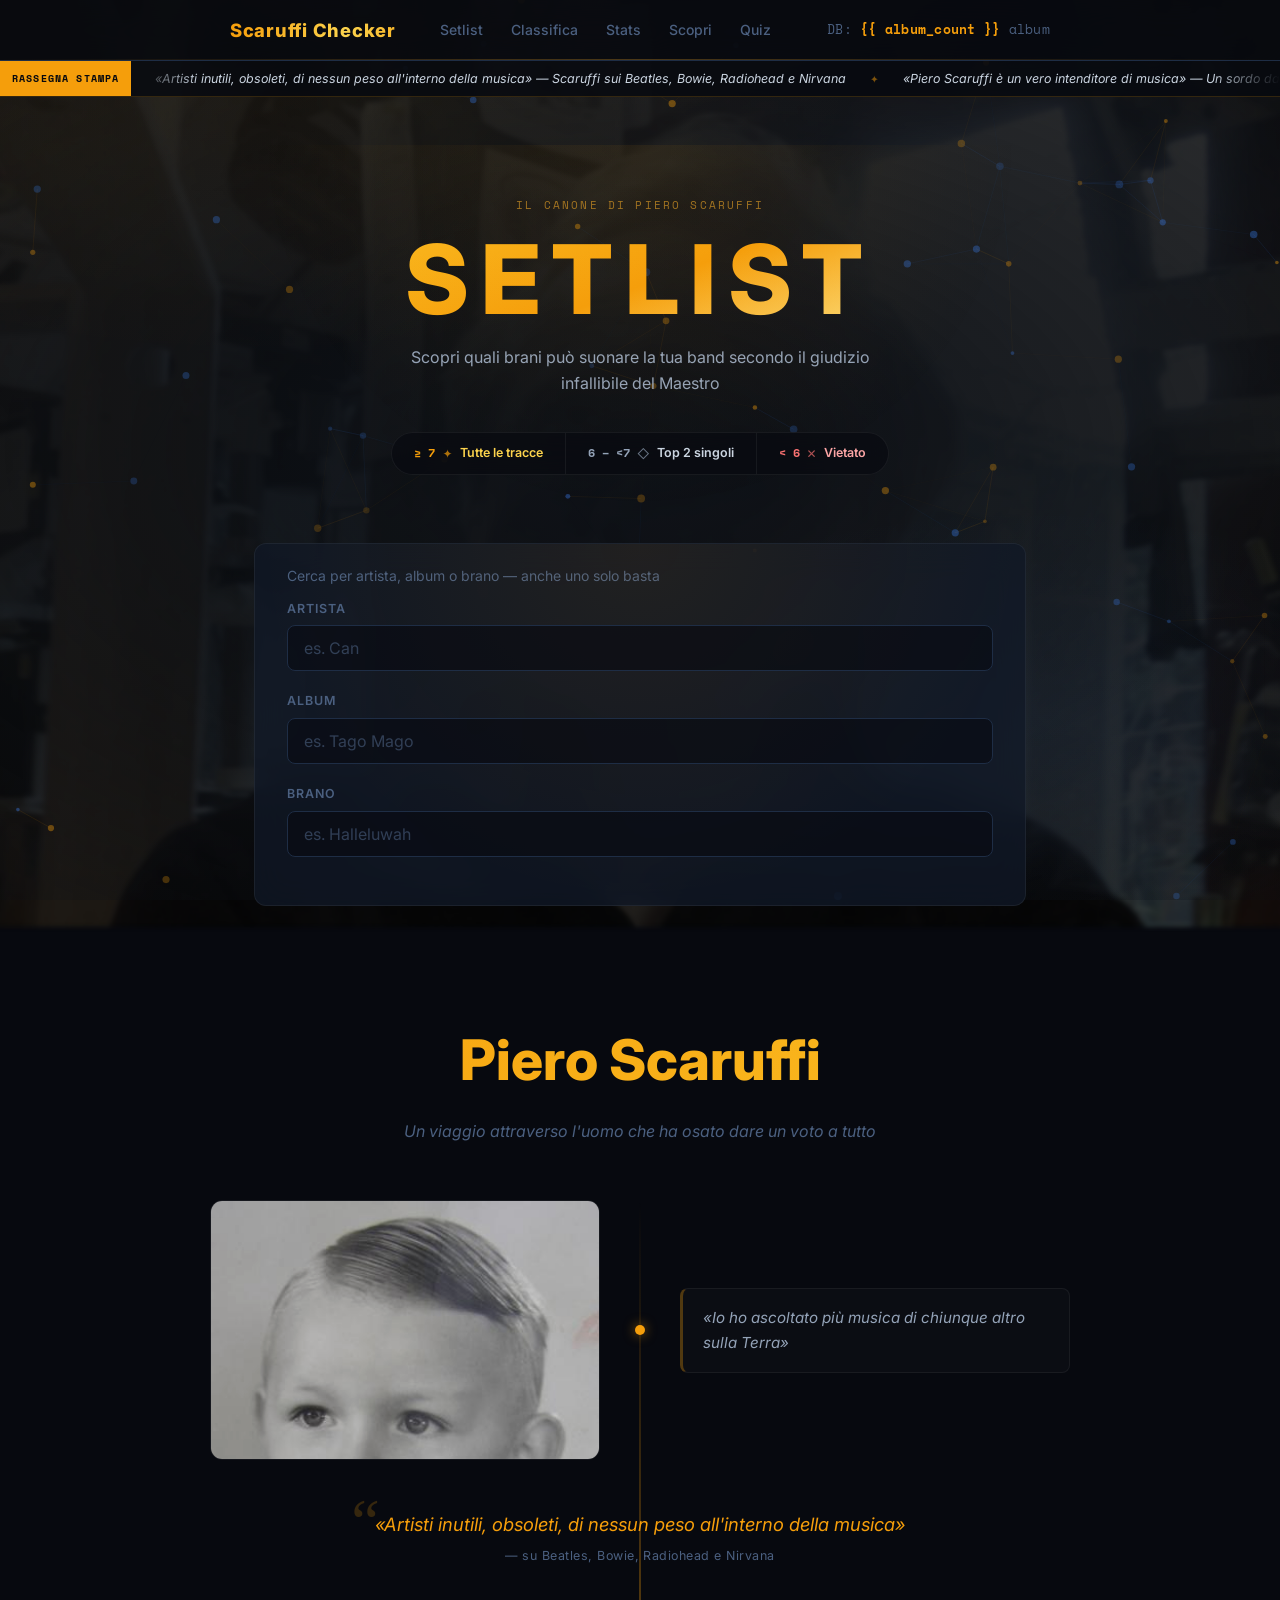
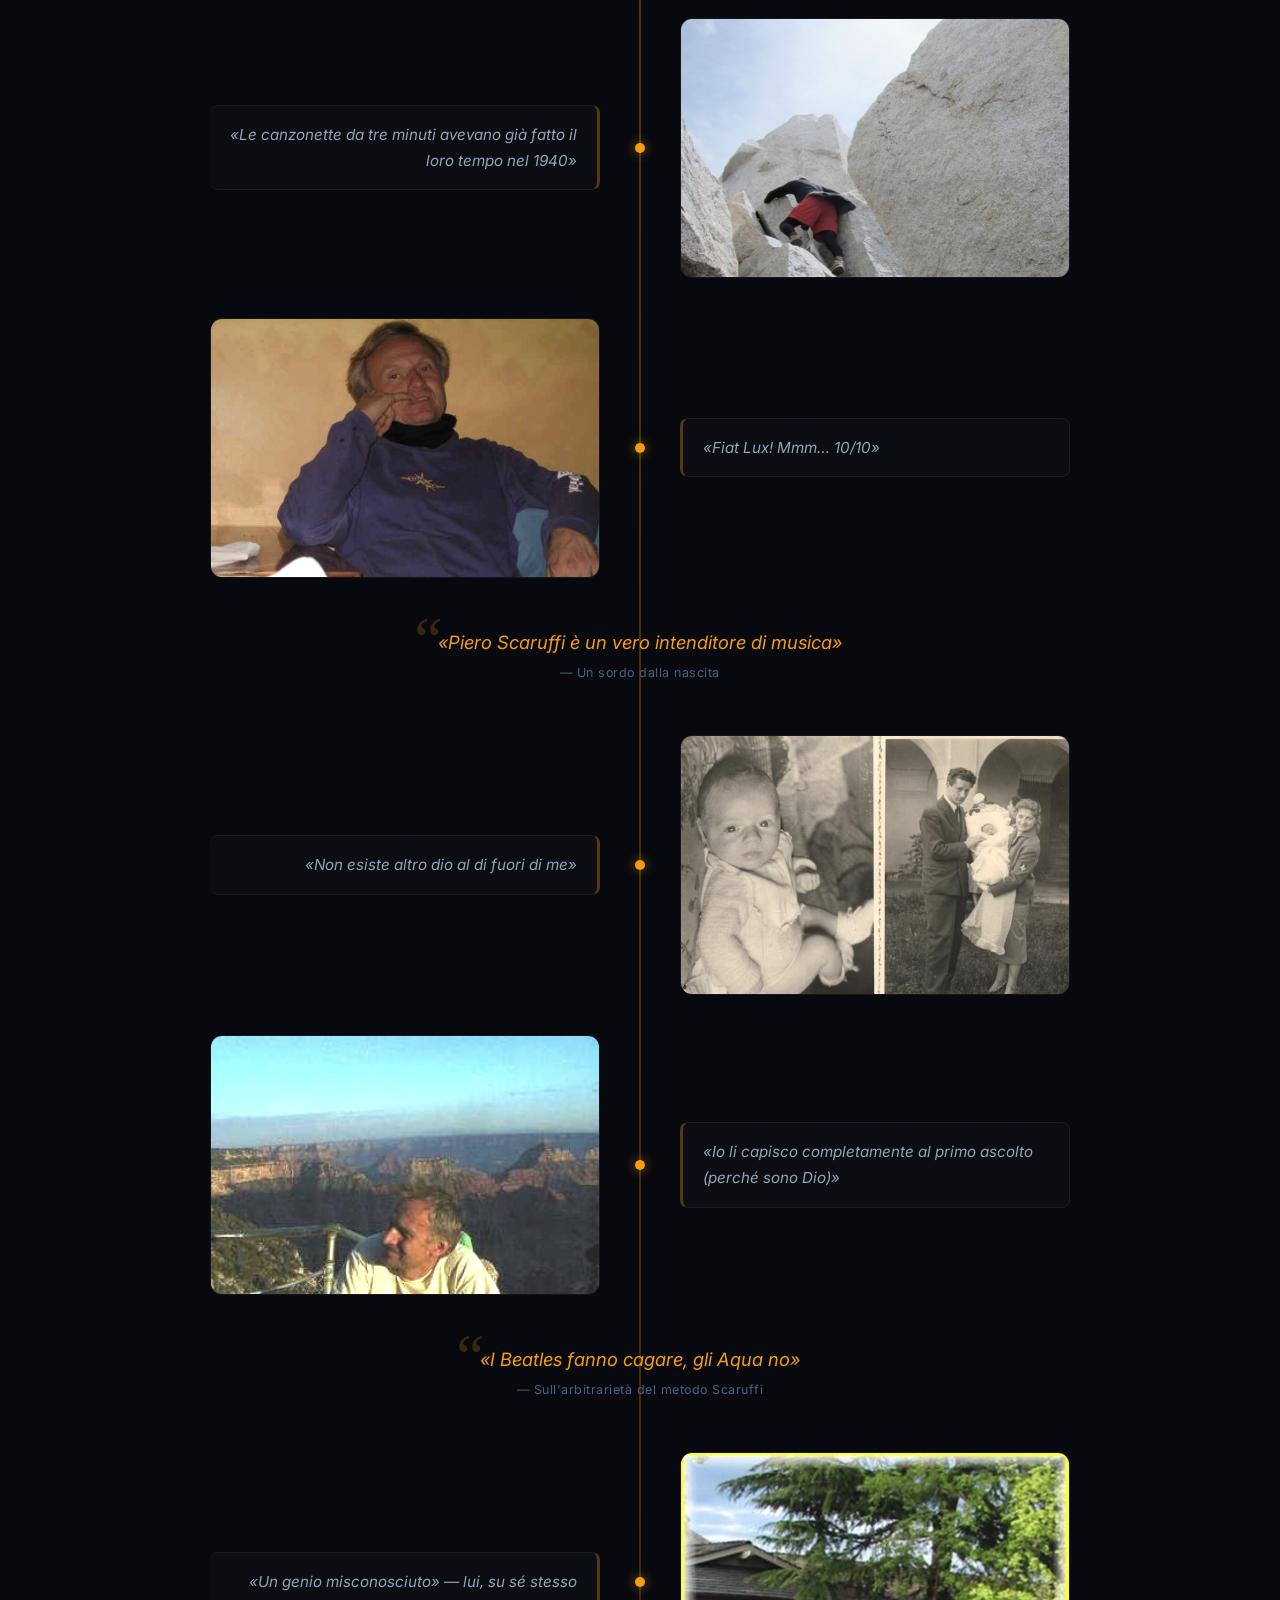
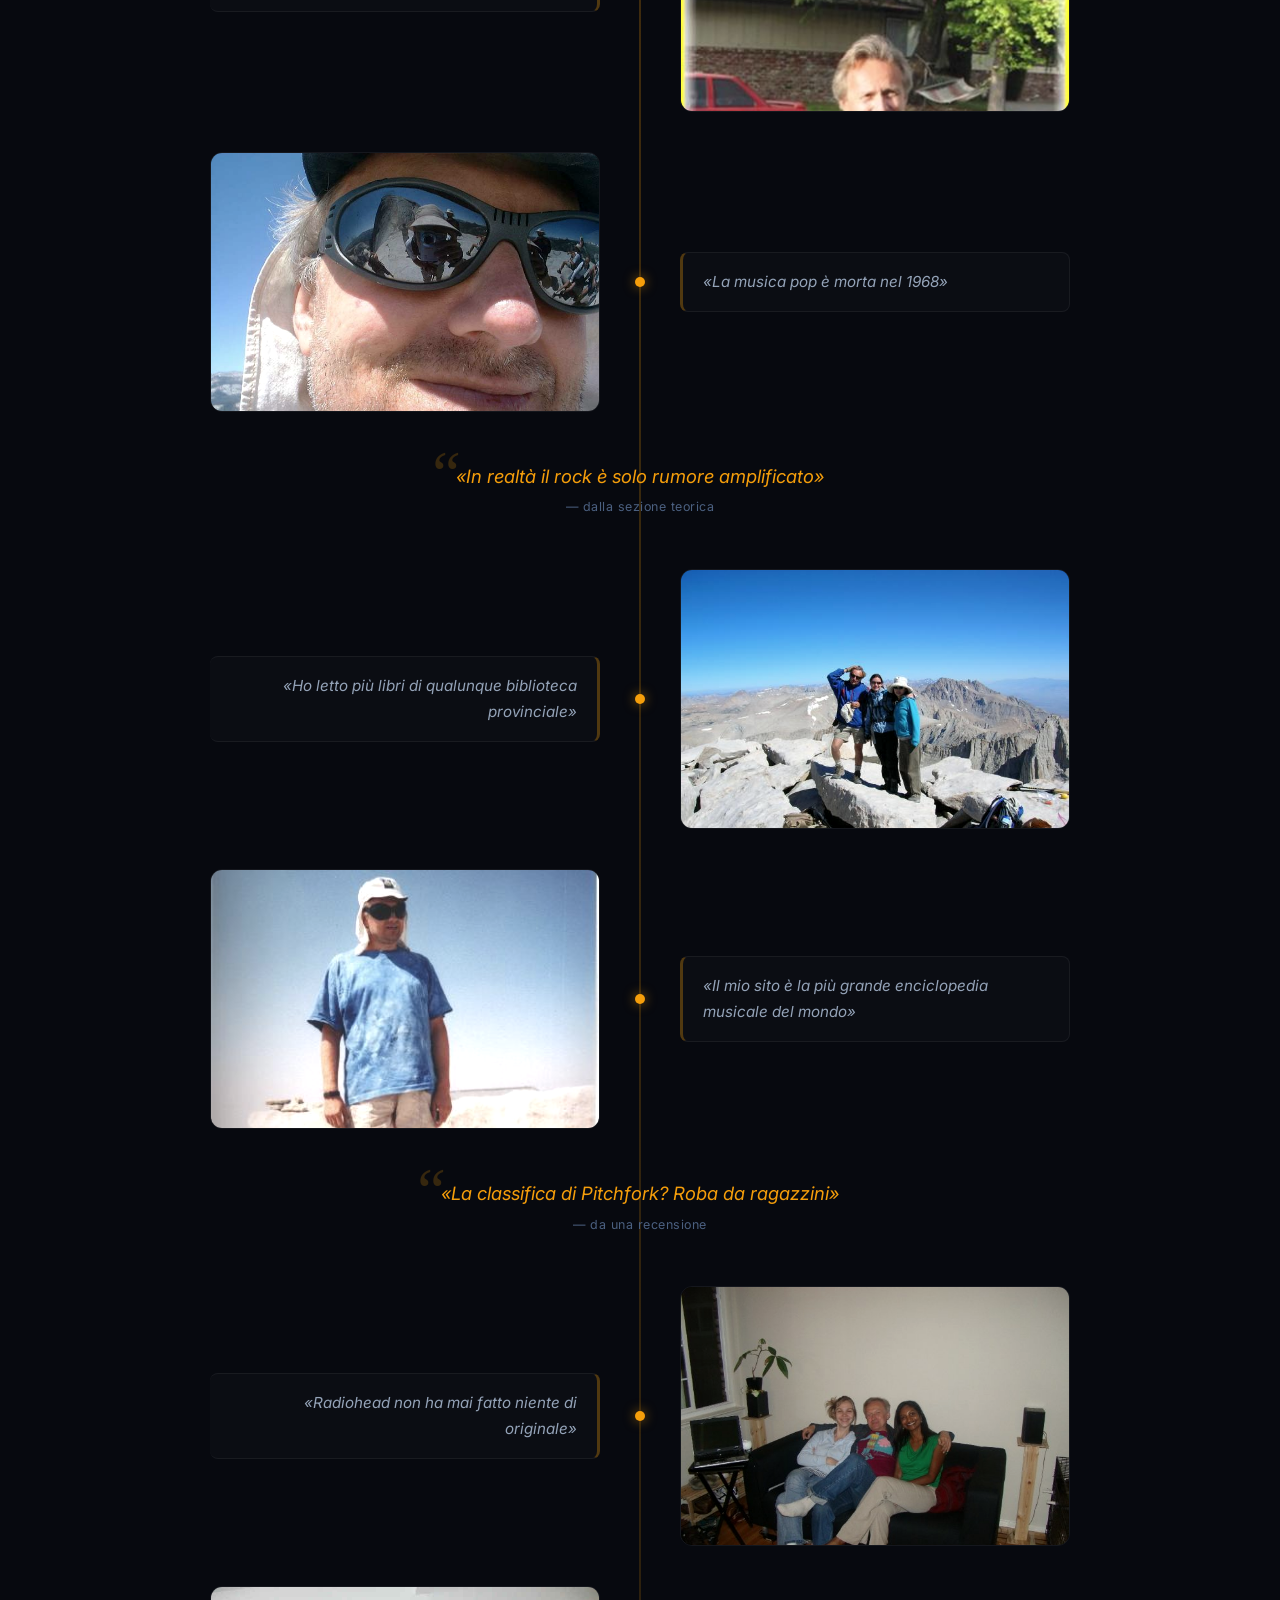
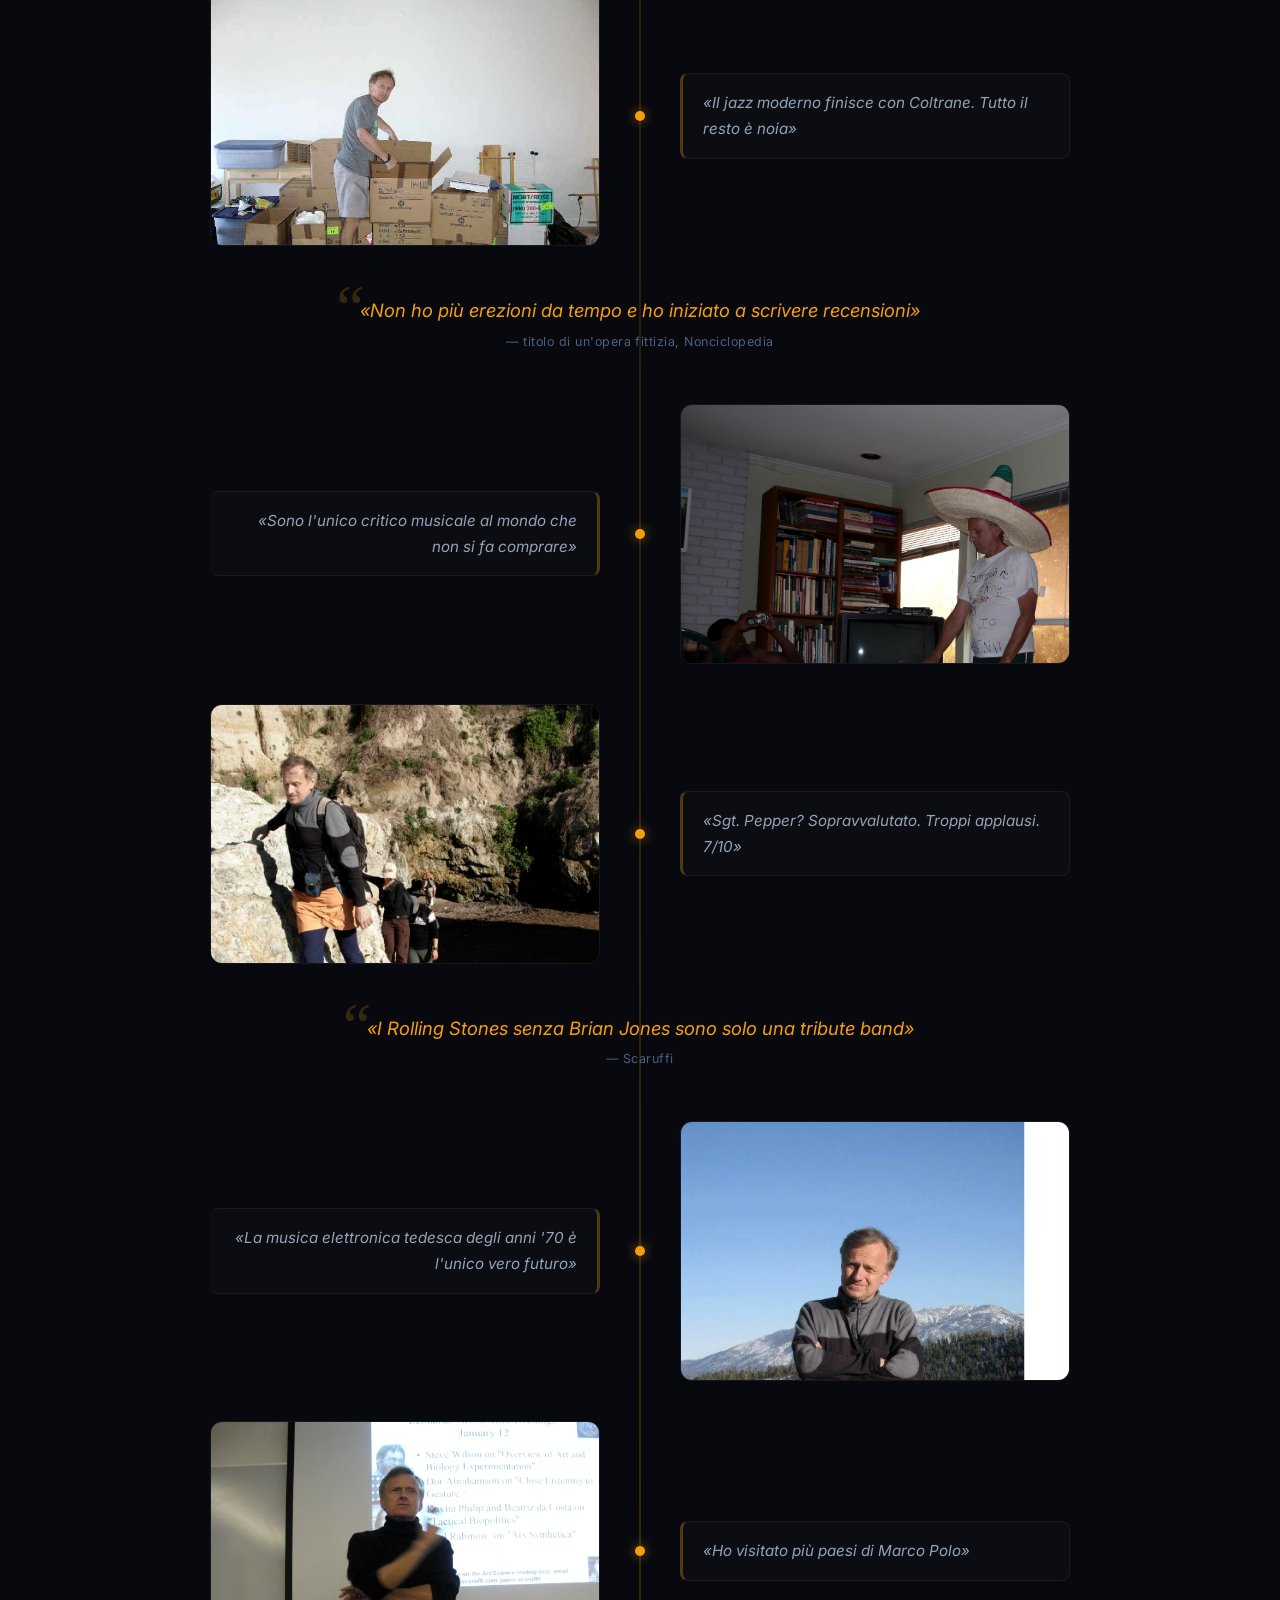
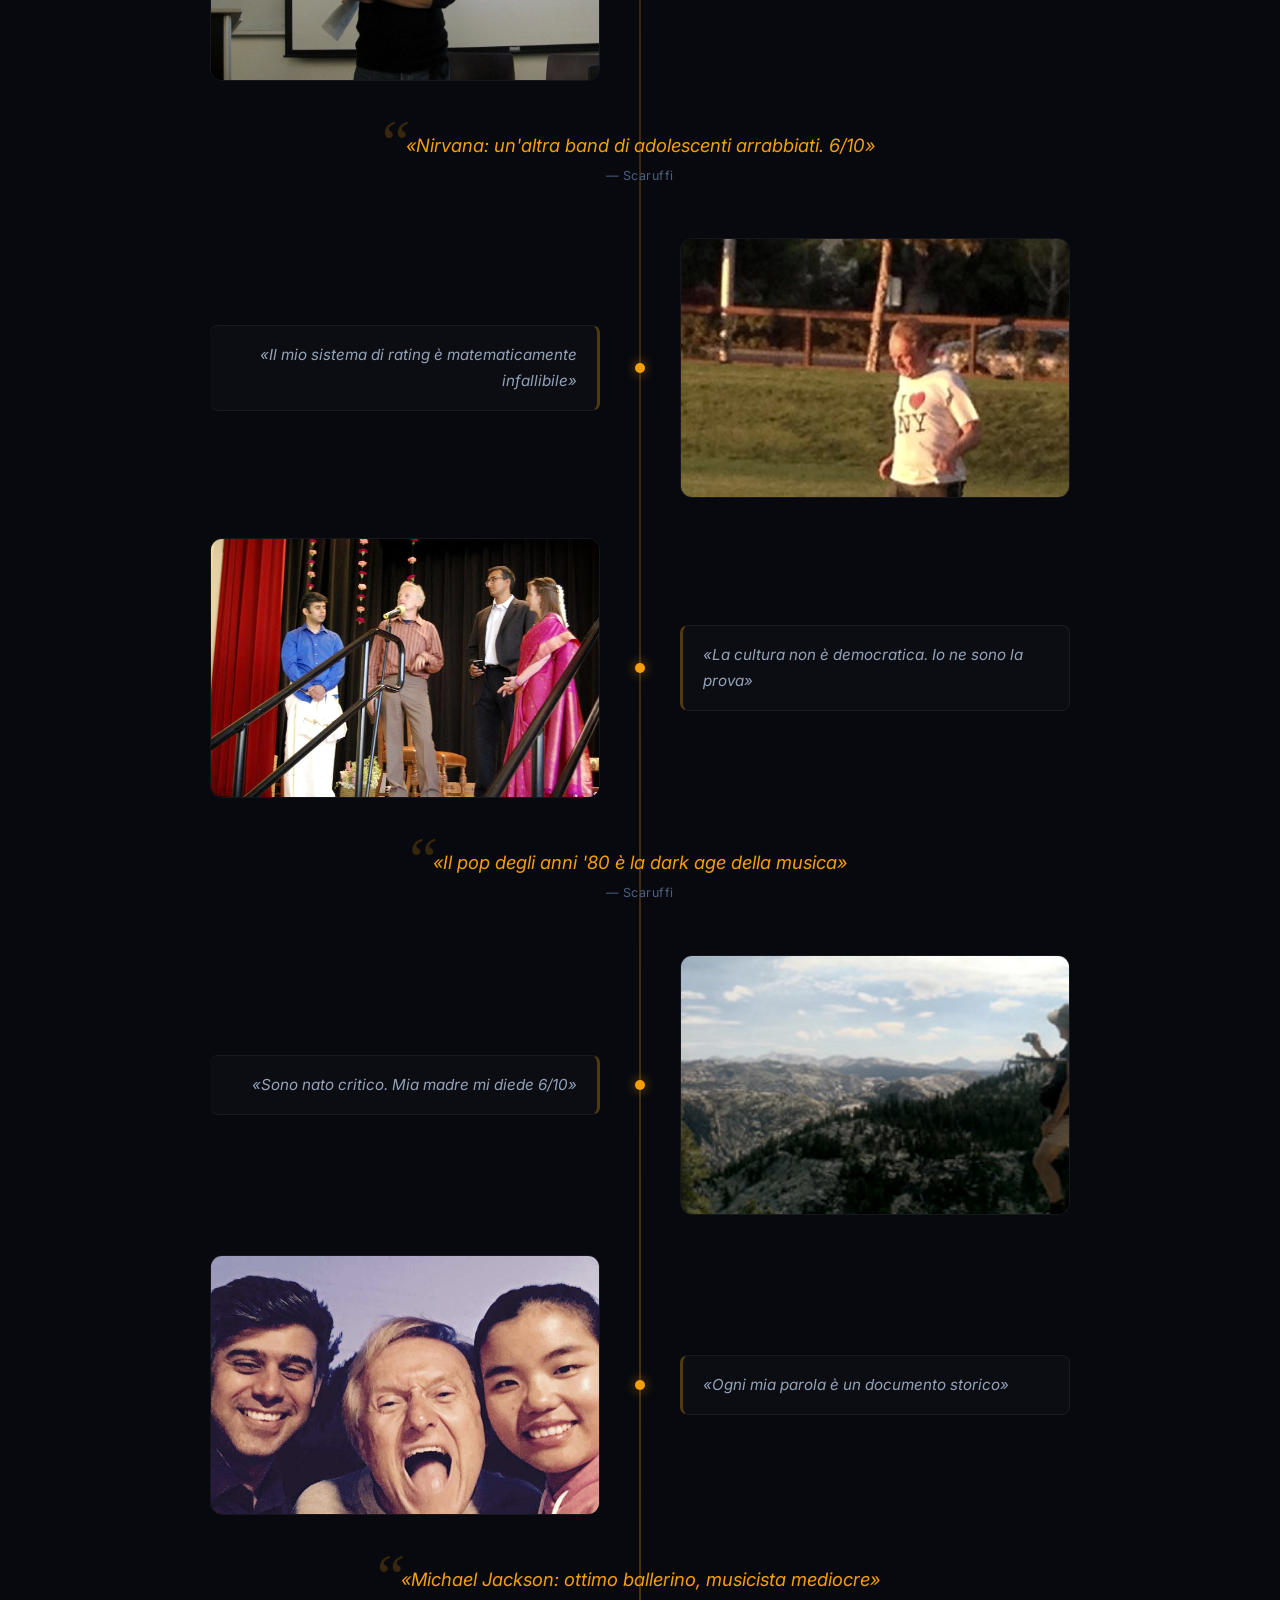
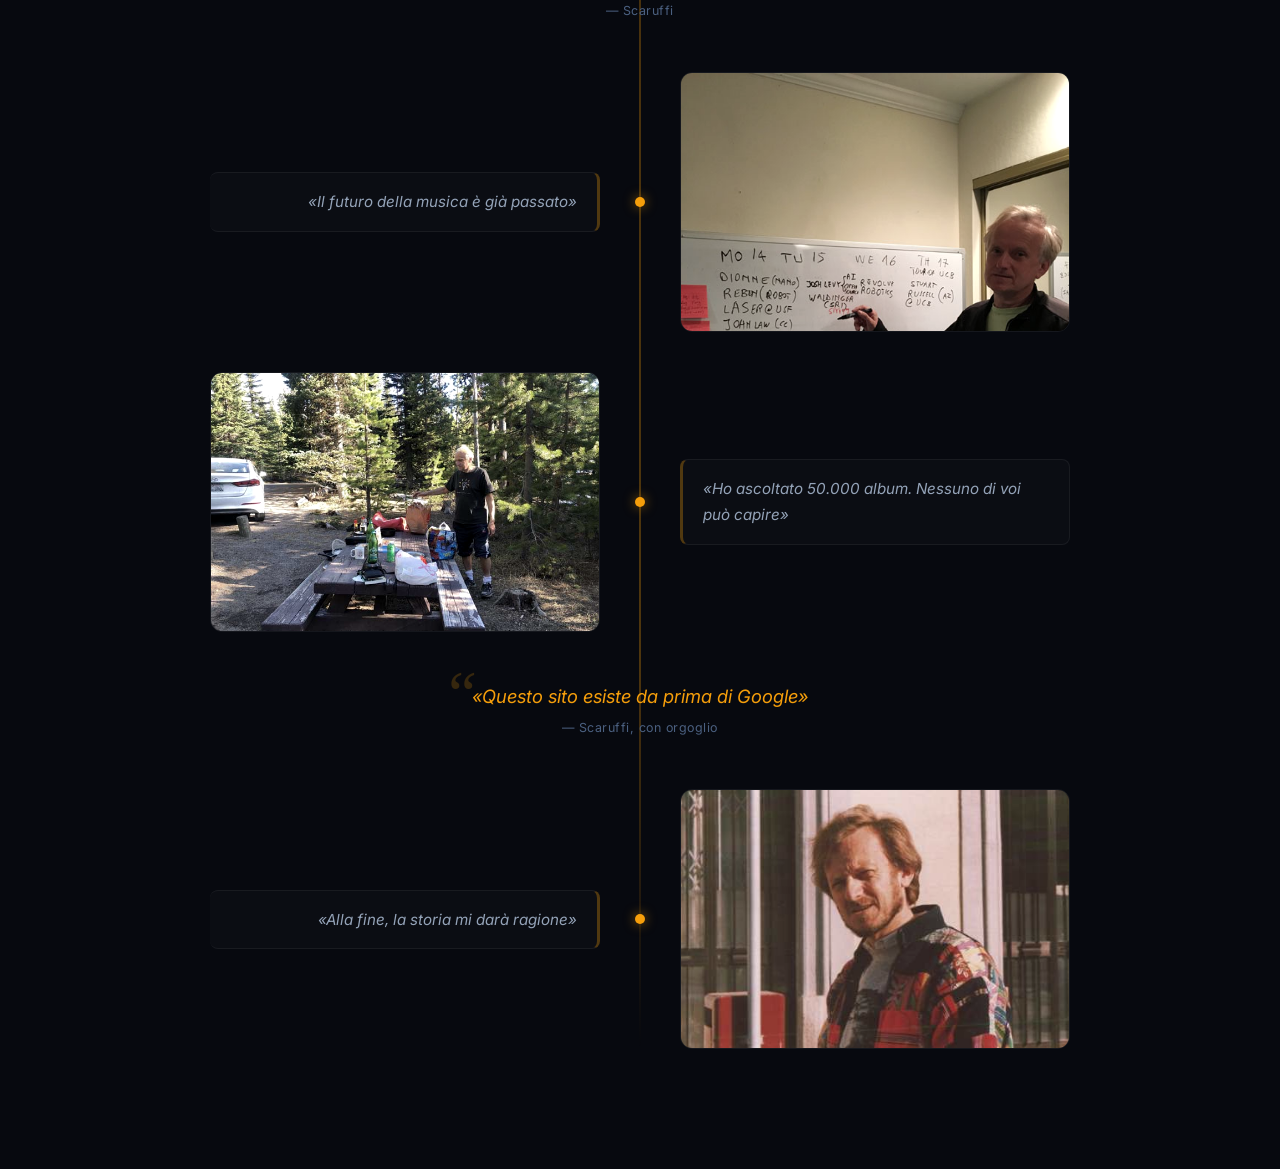
==== commit 579c958e: "Fix regole rating: ≤7 → solo singoli, >7 → tutte le tracce" ====
--- a/templates/index.html
+++ b/templates/index.html
@@ -510,9 +510,9 @@
       const rating = d.rating;
       let verdictCls = 'unknown', verdictTxt = 'Non in Scaruffi';
       if (inScaruffi) {
-        if (rating < 6)      { verdictCls = 'no';  verdictTxt = 'Non ammesso (< 6)'; }
-        else if (rating < 7) { verdictCls = 'yes'; verdictTxt = 'Top 2 singoli (6–<7)'; }
-        else                 { verdictCls = 'yes'; verdictTxt = 'Tutte le tracce (≥ 7)'; }
+        if (rating < 6)       { verdictCls = 'no';  verdictTxt = 'Non ammesso (< 6)'; }
+        else if (rating <= 7) { verdictCls = 'yes'; verdictTxt = 'Top 2 singoli (6–7)'; }
+        else                  { verdictCls = 'yes'; verdictTxt = 'Tutte le tracce (> 7)'; }
       }
 
       tvPanel.classList.add(inScaruffi ? 'tv-found' : 'tv-not-found');
